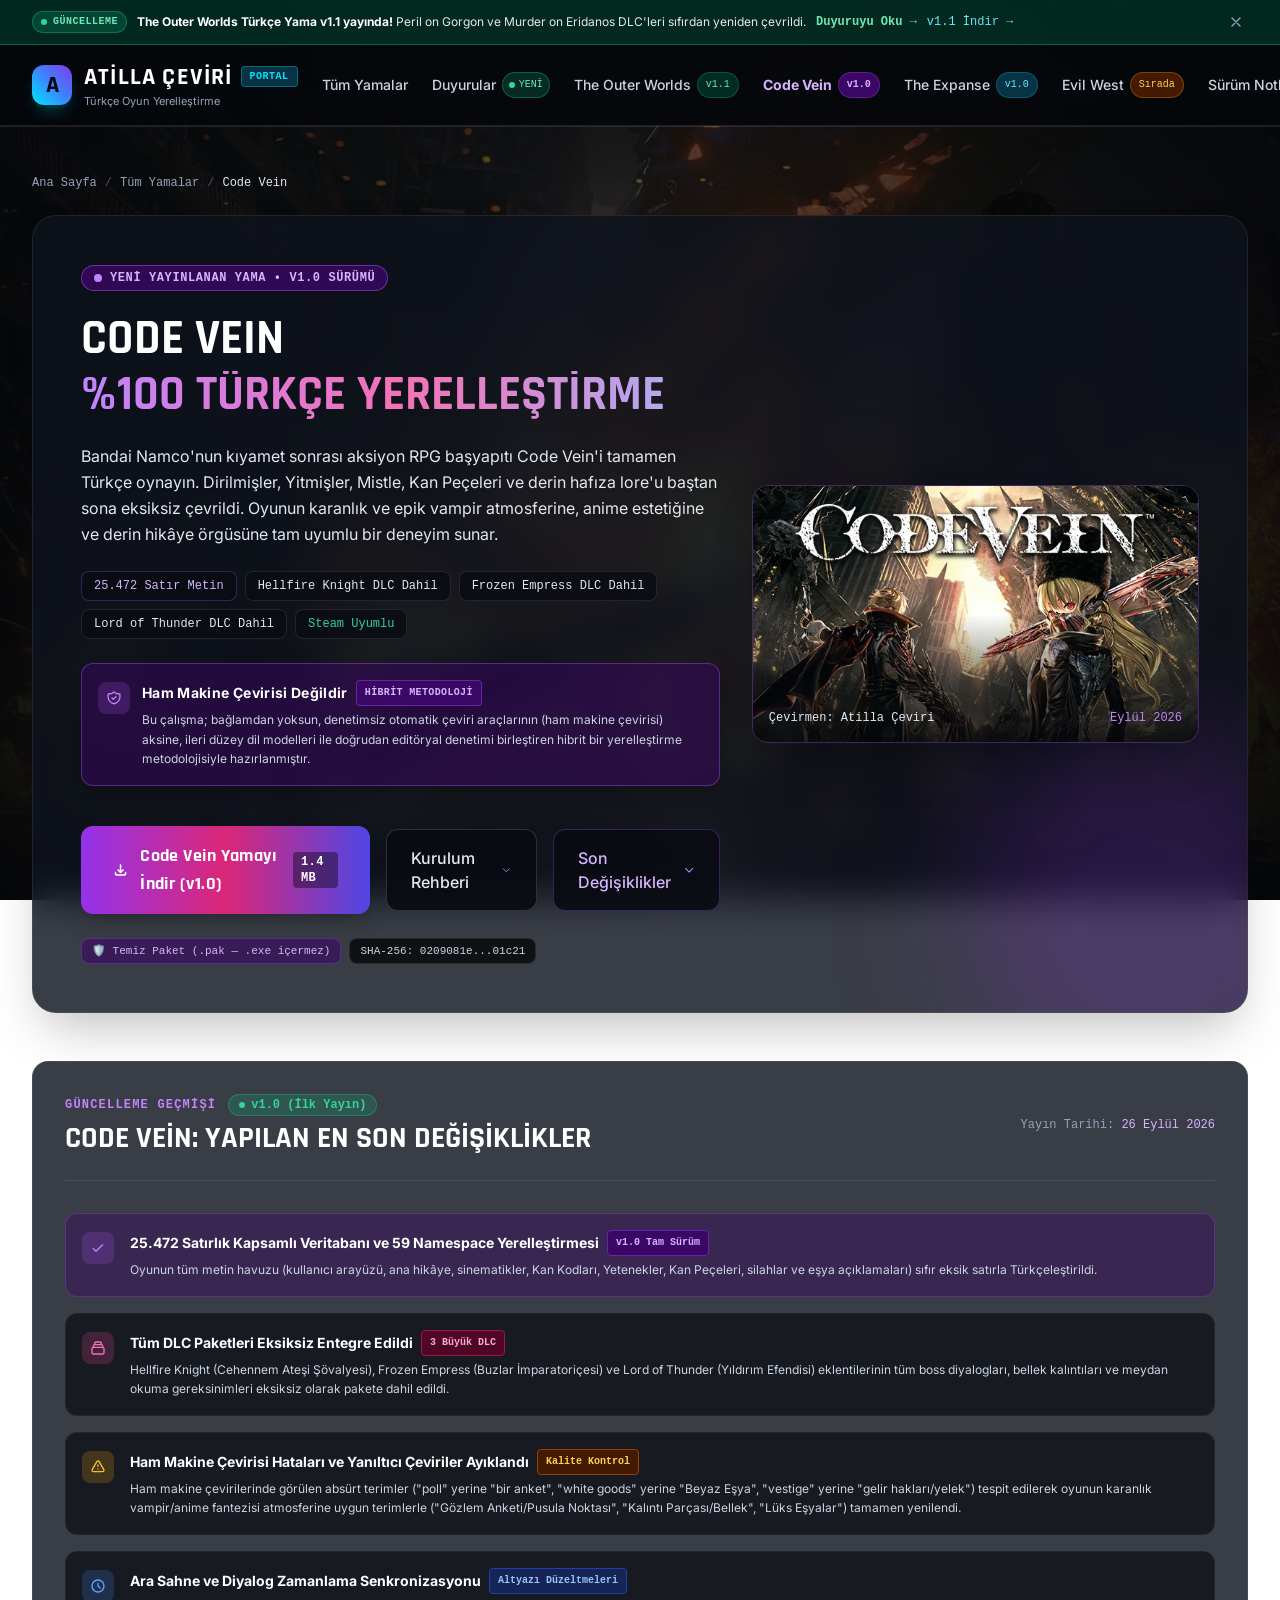
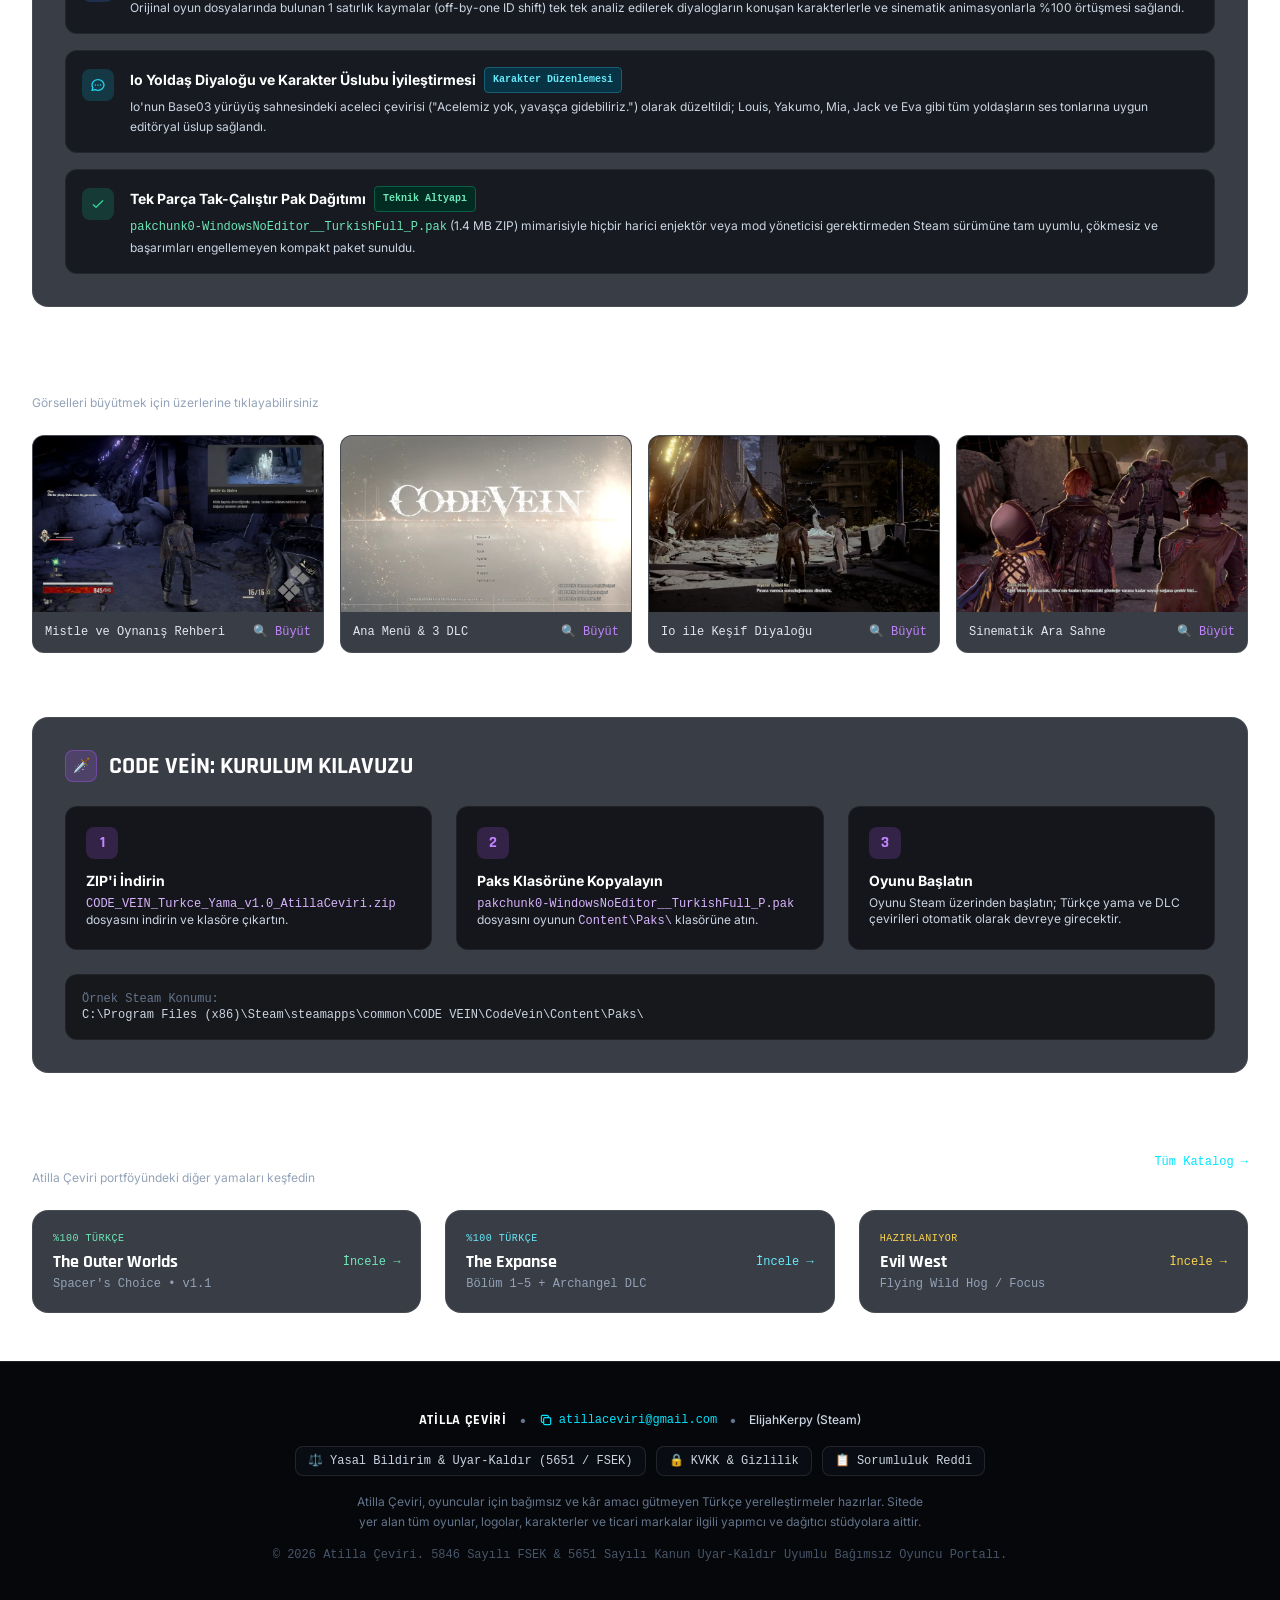
==== code-vein/index.html @ ba7fec6b "Migrate website to SEO-friendly multi-page architecture (6 pages + shared site.js)" ====
<!DOCTYPE html>
<html lang="tr" class="scroll-smooth" data-base="../" data-page="code-vein">
<head>
  <meta charset="UTF-8">
  <meta name="viewport" content="width=device-width, initial-scale=1.0">
  <title>Code Vein %100 Türkçe Yama (Ana Oyun + 3 DLC) — Atilla Çeviri</title>
  <meta name="description" content="Code Vein ve Hellfire Knight, Frozen Empress, Lord of Thunder DLC paketleri için %100 Türkçe yama. 25.472 satır eksiksiz yerelleştirme, tek parça .pak kurulumu.">
  <link rel="icon" type="image/svg+xml" href="../favicon.svg">
  <link rel="canonical" href="https://atillaceviri.github.io/code-vein/">
  <meta name="theme-color" content="#05070a">

  <!-- Open Graph / Social Media & Forum Link Previews -->
  <meta property="og:type" content="website">
  <meta property="og:locale" content="tr_TR">
  <meta property="og:site_name" content="Atilla Çeviri">
  <meta property="og:title" content="Code Vein %100 Türkçe Yama (Ana Oyun + 3 DLC)">
  <meta property="og:description" content="25.472 satır, tüm Kan Kodları, bellek kalıntıları ve 3 büyük DLC paketi dâhil ücretsiz Code Vein Türkçe yama.">
  <meta property="og:url" content="https://atillaceviri.github.io/code-vein/">
  <meta property="og:image" content="https://atillaceviri.github.io/images/codevein_cover.webp">
  <meta name="twitter:card" content="summary_large_image">
  <meta name="twitter:title" content="Code Vein %100 Türkçe Yama (Ana Oyun + 3 DLC)">
  <meta name="twitter:description" content="25.472 satır, tüm Kan Kodları, bellek kalıntıları ve 3 büyük DLC paketi dâhil ücretsiz Code Vein Türkçe yama.">
  <meta name="twitter:image" content="https://atillaceviri.github.io/images/codevein_cover.webp">

  <!-- Schema.org Structured Data -->
  <script type="application/ld+json">
{
  "@context": "https://schema.org",
  "@type": "SoftwareApplication",
  "name": "Code Vein %100 Türkçe Yama (Ana Oyun + 3 DLC)",
  "applicationCategory": "GameApplication",
  "operatingSystem": "Windows",
  "softwareVersion": "1.0",
  "inLanguage": "tr-TR",
  "url": "https://atillaceviri.github.io/code-vein/",
  "downloadUrl": "https://github.com/atillaceviri/atillaceviri.github.io/releases/download/codevein-v1.0/CODE_VEIN_Turkce_Yama_v1.0_AtillaCeviri.zip",
  "author": {
    "@type": "Organization",
    "name": "Atilla Çeviri",
    "url": "https://atillaceviri.github.io/"
  },
  "offers": {
    "@type": "Offer",
    "price": "0",
    "priceCurrency": "TRY"
  }
}
  </script>
  <meta http-equiv="Cache-Control" content="no-cache, no-store, must-revalidate">
  <meta http-equiv="Pragma" content="no-cache">
  <meta http-equiv="Expires" content="0">

  <!-- Google Fonts -->
  <link rel="preconnect" href="https://fonts.googleapis.com">
  <link rel="preconnect" href="https://fonts.gstatic.com" crossorigin>
  <link href="https://fonts.googleapis.com/css2?family=Inter:wght@300;400;500;600;700;800&family=Rajdhani:wght@500;600;700;800&family=Space+Grotesk:wght@500;700&display=swap" rel="stylesheet">

  <!-- Compiled Tailwind CSS -->
  <link rel="stylesheet" href="../styles.css">

  <style>
    /* Real Game Wallpaper Dynamic Engine */
    .bg-layer {
      position: fixed;
      inset: 0;
      width: 100%;
      height: 100%;
      background-size: cover;
      background-position: center center;
      background-repeat: no-repeat;
      pointer-events: none;
      z-index: -3;
      opacity: 0;
      transition: opacity 0.8s cubic-bezier(0.4, 0, 0.2, 1), transform 1.2s ease-out;
      transform: scale(1.02);
    }

    /* Cinematic Gamer Dark Vignette Overlay */
    .bg-overlay {
      position: fixed;
      inset: 0;
      background: radial-gradient(circle at center, rgba(5, 7, 10, 0.5) 0%, rgba(5, 7, 10, 0.88) 75%, #05070a 100%);
      pointer-events: none;
      z-index: -2;
    }

    /* Glassmorphism Cards */
    .glass-card {
      background: rgba(14, 19, 29, 0.82);
      backdrop-filter: blur(18px);
      -webkit-backdrop-filter: blur(18px);
      border: 1px solid rgba(255, 255, 255, 0.08);
      transition: all 0.3s cubic-bezier(0.4, 0, 0.2, 1);
    }
    .glass-card:hover {
      border-color: rgba(0, 229, 255, 0.45);
      box-shadow: 0 14px 40px -10px rgba(0, 229, 255, 0.25);
      transform: translateY(-3px);
    }

    .glass-card-dlc:hover {
      border-color: rgba(245, 158, 11, 0.55);
      box-shadow: 0 14px 40px -10px rgba(245, 158, 11, 0.25);
      transform: translateY(-3px);
    }

    .neon-cyan {
      box-shadow: 0 0 25px -3px rgba(0, 229, 255, 0.4);
    }

    /* Lightbox Modal */
    .lightbox-modal {
      display: none;
      position: fixed;
      inset: 0;
      z-index: 100;
      background: rgba(0, 0, 0, 0.94);
      backdrop-filter: blur(12px);
      align-items: center;
      justify-content: center;
    }
    .lightbox-modal.active {
      display: flex;
    }
  </style>
  <!-- Privacy-friendly Web Analytics (GoatCounter - 0 Cookies / KVKK & GDPR Compliant) -->
  <script data-goatcounter="https://elijahkerpy.goatcounter.com/count" async src="//gc.zgo.at/count.js"></script>
</head>
<body class="min-h-screen flex flex-col font-sans text-slate-100 selection:bg-brand-cyan selection:text-black">

  <div id="bg-codevein" class="bg-layer" style="background-image: url('../images/codevein_bg.webp'); opacity: 1; transform: scale(1.0);"></div>
  <div class="bg-overlay"></div>

  <!-- TOP ANNOUNCEMENT BAR (Dismissible per LATEST_ANNOUNCEMENT_ID) -->
  <div id="top-announcement-bar" data-ann-id="2026-11-22-tow-v11" class="relative z-50 bg-emerald-950/90 border-b border-emerald-500/40 backdrop-blur-md text-xs text-slate-200">
    <div class="max-w-7xl mx-auto px-4 sm:px-6 lg:px-8 py-2.5 flex items-center justify-between gap-3">
      <div class="flex items-center gap-2.5 flex-wrap">
        <span class="inline-flex items-center gap-1.5 px-2 py-0.5 rounded-full bg-emerald-500/20 border border-emerald-500/40 text-emerald-300 text-[10px] font-mono font-bold uppercase tracking-wider shrink-0">
          <span class="w-1.5 h-1.5 rounded-full bg-emerald-400 animate-pulse"></span>
          <span>GÜNCELLEME</span>
        </span>
        <span><strong class="text-white">The Outer Worlds Türkçe Yama v1.1 yayında!</strong> Peril on Gorgon ve Murder on Eridanos DLC'leri sıfırdan yeniden çevrildi.</span>
        <a href="../duyurular/" onclick="markAnnouncementsSeen()" class="text-emerald-300 hover:text-white font-mono font-bold transition">Duyuruyu Oku →</a>
        <a href="../outer-worlds/" class="hidden sm:inline text-cyan-300 hover:text-white font-mono transition">v1.1 İndir →</a>
      </div>
      <button type="button" onclick="dismissTopAnnouncement()" aria-label="Duyuruyu Kapat" title="Bu duyuruyu gizle" class="p-1 rounded-lg hover:bg-white/5 text-slate-400 hover:text-white transition shrink-0 cursor-pointer">
        <svg class="w-4 h-4" fill="none" stroke="currentColor" viewBox="0 0 24 24"><path stroke-linecap="round" stroke-linejoin="round" stroke-width="2" d="M6 18L18 6M6 6l12 12"/></svg>
      </button>
    </div>
  </div>

  <!-- NAVBAR -->
  <header class="sticky top-0 z-50 backdrop-blur-md bg-dark-950/90 border-b border-white/10 transition-colors">
    <div class="max-w-7xl mx-auto px-4 sm:px-6 lg:px-8 h-20 flex items-center justify-between gap-6">
      
      <!-- Brand Logo -->
      <a href="../" class="flex items-center gap-3 shrink-0 group">
        <div class="w-10 h-10 rounded-xl bg-gradient-to-tr from-brand-cyan via-brand-blue to-brand-violet flex items-center justify-center text-slate-950 font-bold font-display text-2xl shadow-lg shadow-cyan-500/25 group-hover:scale-105 transition shrink-0">
          A
        </div>
        <div class="whitespace-nowrap">
          <div class="flex items-center gap-2">
            <span class="font-display font-extrabold text-2xl tracking-wider text-white">ATİLLA ÇEVİRİ</span>
            <span class="text-[10px] uppercase tracking-wider px-2 py-0.5 rounded bg-cyan-950 border border-cyan-500/40 text-brand-cyan font-bold font-mono">PORTAL</span>
          </div>
          <p class="text-[11px] text-slate-400">Türkçe Oyun Yerelleştirme</p>
        </div>
      </a>
      
      <!-- Clean Single-Line Nav Links -->
      <nav class="hidden lg:flex items-center gap-4 xl:gap-6 text-sm font-medium text-slate-300 whitespace-nowrap">
        <a href="../#yamalar" class="hover:text-brand-cyan transition">Tüm Yamalar</a>
        <a href="../duyurular/" onclick="markAnnouncementsSeen()" class="hover:text-emerald-400 transition flex items-center gap-1.5">
          <span>Duyurular</span>
          <span id="nav-ann-badge" class="inline-flex items-center gap-1 text-[10px] font-mono px-1.5 py-0.5 rounded-full bg-emerald-500/20 text-emerald-300 border border-emerald-500/40">
            <span class="w-1.5 h-1.5 rounded-full bg-emerald-400 animate-pulse"></span>
            <span>YENİ</span>
          </span>
        </a>
        <a href="../outer-worlds/" class="hover:text-emerald-400 transition flex items-center gap-1.5">
          <span>The Outer Worlds</span>
          <span class="text-[10px] font-mono px-2 py-0.5 rounded-full bg-emerald-950 text-emerald-300 border border-emerald-500/30">v1.1</span>
        </a>
        <a href="../code-vein/" class="text-purple-300 font-bold transition flex items-center gap-1.5">
          <span>Code Vein</span>
          <span class="text-[10px] font-mono px-2 py-0.5 rounded-full bg-purple-950 text-purple-300 border border-purple-500/30">v1.0</span>
        </a>
        <a href="../the-expanse/" class="hover:text-brand-cyan transition flex items-center gap-1.5">
          <span>The Expanse</span>
          <span class="text-[10px] font-mono px-2 py-0.5 rounded-full bg-cyan-950 text-cyan-300 border border-cyan-500/30">v1.0</span>
        </a>
        <a href="../evil-west/" class="hover:text-amber-400 transition flex items-center gap-1.5">
          <span>Evil West</span>
          <span class="text-[10px] font-mono px-2 py-0.5 rounded-full bg-amber-950 text-amber-300 border border-amber-500/30">Sırada</span>
        </a>
        <div class="relative group">
          <button type="button" class="hover:text-brand-cyan transition flex items-center gap-1 py-1">
            <span>Sürüm Notları</span>
            <svg class="w-3.5 h-3.5 text-slate-400 group-hover:text-cyan-400 transition" fill="none" stroke="currentColor" viewBox="0 0 24 24"><path stroke-linecap="round" stroke-linejoin="round" stroke-width="2" d="M19 9l-7 7-7-7"/></svg>
          </button>
          <div class="absolute left-0 top-full pt-1 hidden group-hover:block z-50">
            <div class="glass-card rounded-xl p-2 min-w-[235px] shadow-2xl border border-white/10 space-y-1">
              <a href="../outer-worlds/#outerworlds-surum-notlari" class="flex items-center justify-between px-3 py-2 rounded-lg hover:bg-emerald-950/60 text-xs text-slate-200 hover:text-emerald-300 transition">
                <span>The Outer Worlds (v1.1)</span>
                <span class="text-[10px] font-mono text-emerald-400 bg-emerald-950 px-1.5 py-0.5 rounded border border-emerald-800">7 Not</span>
              </a>
              <a href="../code-vein/#codevein-surum-notlari" class="flex items-center justify-between px-3 py-2 rounded-lg hover:bg-purple-950/60 text-xs text-slate-200 hover:text-purple-300 transition">
                <span>Code Vein (v1.0)</span>
                <span class="text-[10px] font-mono text-purple-400 bg-purple-950 px-1.5 py-0.5 rounded border border-purple-800">6 Not</span>
              </a>
              <a href="../the-expanse/#expanse-surum-notlari" class="flex items-center justify-between px-3 py-2 rounded-lg hover:bg-cyan-950/60 text-xs text-slate-200 hover:text-cyan-300 transition">
                <span>The Expanse (v1.0)</span>
                <span class="text-[10px] font-mono text-cyan-400 bg-cyan-950 px-1.5 py-0.5 rounded border border-cyan-800">5 Not</span>
              </a>
            </div>
          </div>
        </div>
        <a href="../#sss" class="hover:text-brand-cyan transition">SSS</a>
        <a href="../#hakkinda" class="hover:text-brand-cyan transition">Hakkımızda</a>
      </nav>

      <!-- Contact CTA Group -->
      <div class="flex items-center gap-2.5 shrink-0">
        <button type="button" onclick="copyEmail(event, this)" title="E-Posta Adresini Kopyala (atillaceviri@gmail.com)" class="p-2 sm:px-3 sm:py-2 rounded-xl border border-slate-700 bg-dark-850 hover:bg-dark-800 text-slate-200 text-xs sm:text-sm font-medium transition hover:border-brand-cyan/60 hover:text-white shadow-sm flex items-center gap-1.5 cursor-pointer">
          <svg class="w-4 h-4 text-brand-cyan shrink-0" fill="none" stroke="currentColor" viewBox="0 0 24 24"><path stroke-linecap="round" stroke-linejoin="round" stroke-width="2" d="M8 16H6a2 2 0 01-2-2V6a2 2 0 012-2h8a2 2 0 012 2v2m-6 12h8a2 2 0 002-2v-8a2 2 0 00-2-2h-8a2 2 0 00-2 2v8a2 2 0 002 2z"/></svg>
          <span class="btn-label hidden sm:inline font-mono text-xs">E-Posta</span>
        </button>
        <a href="https://steamcommunity.com/profiles/76561198267659119/" target="_blank" rel="noopener" class="flex items-center gap-2 px-3 py-2 rounded-xl border border-slate-700 bg-dark-850 hover:bg-dark-800 text-slate-200 text-xs sm:text-sm font-medium transition hover:border-brand-cyan/60 hover:text-white shadow-sm whitespace-nowrap">
          <svg class="w-4 h-4 fill-current text-brand-cyan shrink-0" viewBox="0 0 24 24">
            <path d="M12 0C5.373 0 0 5.373 0 12c0 5.084 3.163 9.426 7.627 11.174l3.197-4.662a4.47 4.47 0 01-.824-2.512c0-2.485 2.015-4.5 4.5-4.5.347 0 .684.04 1.008.115l3.208-4.678A11.942 11.942 0 0012 0zm4.5 9c-1.381 0-2.5 1.119-2.5 2.5 0 .385.089.749.246 1.074l-2.029 2.959a4.49 4.49 0 01-1.217-.133l-3.327 4.852C3.125 18.73 1.5 15.565 1.5 12c0-5.799 4.701-10.5 10.5-10.5S22.5 6.201 22.5 12c0 4.095-2.348 7.641-5.753 9.387l-2.457-3.585A4.478 4.478 0 0116.5 16.5c2.485 0 4.5-2.015 4.5-4.5S18.985 9 16.5 9zm0 1.5c1.657 0 3 1.343 3 3s-1.343 3-3 3-3-1.343-3-3 1.343-3 3-3z"/>
          </svg>
          <span class="font-mono text-xs hidden sm:inline">ElijahKerpy</span>
        </a>
        <!-- Mobile Hamburger Menu Toggle -->
        <button type="button" id="mobile-menu-btn" onclick="toggleMobileMenu()" aria-label="Menüyü Aç/Kapat" aria-expanded="false" class="lg:hidden p-2 rounded-xl border border-slate-700 bg-dark-850 hover:bg-dark-800 hover:border-brand-cyan/60 text-slate-200 hover:text-white transition cursor-pointer">
          <svg id="icon-menu-open" class="w-5 h-5" fill="none" stroke="currentColor" viewBox="0 0 24 24"><path stroke-linecap="round" stroke-linejoin="round" stroke-width="2" d="M4 6h16M4 12h16M4 18h16"/></svg>
          <svg id="icon-menu-close" class="w-5 h-5 hidden" fill="none" stroke="currentColor" viewBox="0 0 24 24"><path stroke-linecap="round" stroke-linejoin="round" stroke-width="2" d="M6 18L18 6M6 6l12 12"/></svg>
        </button>
      </div>
    </div>

    <!-- Mobile Navigation Drawer -->
    <div id="mobile-menu" class="hidden lg:hidden border-t border-white/10 bg-dark-950/95 backdrop-blur-xl">
      <div class="max-w-7xl mx-auto px-4 py-4 space-y-2 text-sm font-medium">
        <a href="../duyurular/" onclick="closeMobileMenu(); markAnnouncementsSeen()" class="flex items-center justify-between px-3.5 py-2.5 rounded-xl bg-emerald-950/40 border border-emerald-500/30 text-emerald-300 transition">
          <span>Duyurular & Güncellemeler</span>
          <span id="mobile-ann-badge" class="text-[10px] font-mono px-2 py-0.5 rounded-full bg-emerald-500/20 border border-emerald-500/40 text-emerald-300">YENİ • 22 Kas</span>
        </a>
        <a href="../#yamalar" onclick="closeMobileMenu()" class="block px-3.5 py-2.5 rounded-xl hover:bg-white/5 text-slate-200 transition">Tüm Yamalar (Katalog)</a>
        <a href="../outer-worlds/" onclick="closeMobileMenu()" class="flex items-center justify-between px-3.5 py-2.5 rounded-xl hover:bg-emerald-950/60 text-emerald-300 transition">
          <span>The Outer Worlds: Spacer's Choice</span>
          <span class="text-[10px] font-mono px-2 py-0.5 rounded-full bg-emerald-500/20 border border-emerald-500/40">YENİ • v1.1</span>
        </a>
        <a href="../code-vein/" onclick="closeMobileMenu()" class="flex items-center justify-between px-3.5 py-2.5 rounded-xl hover:bg-purple-950/40 text-purple-300 transition">
          <span>Code Vein</span>
          <span class="text-[10px] font-mono px-2 py-0.5 rounded-full bg-purple-950 border border-purple-500/30">v1.0</span>
        </a>
        <a href="../the-expanse/" onclick="closeMobileMenu()" class="flex items-center justify-between px-3.5 py-2.5 rounded-xl hover:bg-cyan-950/40 text-cyan-300 transition">
          <span>The Expanse: A Telltale Series</span>
          <span class="text-[10px] font-mono px-2 py-0.5 rounded-full bg-cyan-950 border border-cyan-500/30">v1.0</span>
        </a>
        <a href="../evil-west/" onclick="closeMobileMenu()" class="flex items-center justify-between px-3.5 py-2.5 rounded-xl hover:bg-amber-950/40 text-amber-300 transition">
          <span>Evil West</span>
          <span class="text-[10px] font-mono px-2 py-0.5 rounded-full bg-amber-950 border border-amber-500/30">Sırada</span>
        </a>
        <div class="pt-2 mt-2 border-t border-white/10 grid grid-cols-3 gap-2 text-xs font-mono">
          <a href="../outer-worlds/#outerworlds-surum-notlari" onclick="closeMobileMenu()" class="px-2 py-2 rounded-lg bg-dark-900 border border-white/10 text-slate-300 text-center">Sürüm Notları</a>
          <a href="../#sss" onclick="closeMobileMenu()" class="px-2 py-2 rounded-lg bg-dark-900 border border-white/10 text-slate-300 text-center">SSS</a>
          <a href="../#hakkinda" onclick="closeMobileMenu()" class="px-2 py-2 rounded-lg bg-dark-900 border border-white/10 text-slate-300 text-center">Hakkımızda</a>
        </div>
      </div>
    </div>
  </header>

  <main class="flex-1">
    <!-- SECTION 2.5: SPOTLIGHT CODE VEIN -->
    <section id="codevein"  class="py-12 border-t border-white/10 relative transition-all duration-700">
      <div class="max-w-7xl mx-auto px-4 sm:px-6 lg:px-8">
      <nav aria-label="Sayfa Yolu" class="mb-6 flex flex-wrap items-center gap-2 text-xs font-mono text-slate-400">
        <a href="../" class="hover:text-brand-cyan transition">Ana Sayfa</a>
        <span class="text-slate-600">/</span>
        <a href="../#yamalar" class="hover:text-brand-cyan transition">Tüm Yamalar</a>
        <span class="text-slate-600">/</span>
        <span class="text-slate-200">Code Vein</span>
      </nav>
        
        <!-- Spotlight Banner Card -->
        <div class="glass-card rounded-3xl p-8 sm:p-12 mb-12 border-purple-500/50 relative overflow-hidden shadow-2xl">
          <div class="absolute -right-24 -bottom-24 w-96 h-96 bg-purple-600/20 rounded-full blur-3xl pointer-events-none"></div>
          
          <div class="relative z-10 grid grid-cols-1 lg:grid-cols-12 gap-8 items-center">
            
            <!-- Left Info -->
            <div class="lg:col-span-7 space-y-6">
              <div class="inline-flex items-center gap-2 px-3 py-1 rounded-full border border-purple-500/50 bg-purple-950/80 text-purple-300 text-xs font-semibold tracking-wider uppercase font-mono shadow">
                <span class="w-2 h-2 rounded-full bg-purple-400"></span>
                YENİ YAYINLANAN YAMA • v1.0 SÜRÜMÜ
              </div>

              <h1 class="text-3xl sm:text-5xl font-display font-extrabold text-white uppercase leading-none">
                CODE VEIN
                <span class="block text-transparent bg-clip-text bg-gradient-to-r from-purple-400 via-pink-400 to-indigo-300 mt-2">
                  %100 Türkçe Yerelleştirme
                </span>
              </h1>

              <p class="text-base text-slate-200 leading-relaxed drop-shadow">
                Bandai Namco'nun kıyamet sonrası aksiyon RPG başyapıtı Code Vein'i tamamen Türkçe oynayın.
                Dirilmişler, Yitmişler, Mistle, Kan Peçeleri ve derin hafıza lore'u baştan sona eksiksiz çevrildi.
                Oyunun karanlık ve epik vampir atmosferine, anime estetiğine ve derin hikâye örgüsüne tam uyumlu bir deneyim sunar.
              </p>

              <!-- Tags -->
              <div class="flex flex-wrap gap-2 text-xs font-mono">
                <span class="px-3 py-1.5 rounded-lg bg-dark-900/80 border border-purple-500/30 text-purple-300">25.472 Satır Metin</span>
                <span class="px-3 py-1.5 rounded-lg bg-dark-900/80 border border-white/10 text-slate-200">Hellfire Knight DLC Dahil</span>
                <span class="px-3 py-1.5 rounded-lg bg-dark-900/80 border border-white/10 text-slate-200">Frozen Empress DLC Dahil</span>
                <span class="px-3 py-1.5 rounded-lg bg-dark-900/80 border border-white/10 text-slate-200">Lord of Thunder DLC Dahil</span>
                <span class="px-3 py-1.5 rounded-lg bg-dark-900/80 border border-white/10 text-emerald-400">Steam Uyumlu</span>
              </div>

              <!-- Metodoloji & Kalite Beyanı -->
              <div class="p-4 rounded-xl bg-purple-950/50 border border-purple-500/40 text-xs text-slate-300 flex items-start gap-3 shadow-lg">
                <div class="w-8 h-8 rounded-lg bg-purple-500/20 text-purple-300 flex items-center justify-center shrink-0 font-mono text-sm mt-0.5">
                  <svg class="w-4 h-4 text-purple-400" fill="none" stroke="currentColor" viewBox="0 0 24 24"><path stroke-linecap="round" stroke-linejoin="round" stroke-width="2" d="M9 12l2 2 4-4m5.618-4.016A11.955 11.955 0 0112 2.944a11.955 11.955 0 01-8.618 3.04A12.02 12.02 0 003 9c0 5.591 3.824 10.29 9 11.622 5.176-1.332 9-6.03 9-11.622 0-1.042-.133-2.052-.382-3.016z"/></svg>
                </div>
                <div class="space-y-1">
                  <div class="text-white font-bold text-sm tracking-wide flex items-center gap-2">
                    <span>Ham Makine Çevirisi Değildir</span>
                    <span class="text-[10px] font-mono px-2 py-0.5 rounded bg-purple-950 text-purple-300 border border-purple-500/40 uppercase">Hibrit Metodoloji</span>
                  </div>
                  <p class="text-slate-300 leading-relaxed text-xs">
                    Bu çalışma; bağlamdan yoksun, denetimsiz otomatik çeviri araçlarının (ham makine çevirisi) aksine, ileri düzey dil modelleri ile doğrudan editöryal denetimi birleştiren hibrit bir yerelleştirme metodolojisiyle hazırlanmıştır.
                  </p>
                </div>
              </div>

              <!-- Action Buttons -->
              <div class="pt-4 flex flex-col sm:flex-row items-center gap-4">
                <a href="https://github.com/atillaceviri/atillaceviri.github.io/releases/download/codevein-v1.0/CODE_VEIN_Turkce_Yama_v1.0_AtillaCeviri.zip" download class="w-full sm:w-auto inline-flex items-center justify-center gap-3 px-8 py-4 rounded-xl bg-gradient-to-r from-purple-600 via-pink-600 to-indigo-600 text-white font-bold font-display text-lg tracking-wide hover:brightness-110 transition shadow-xl">
                  <svg class="w-6 h-6" fill="none" stroke="currentColor" viewBox="0 0 24 24"><path stroke-linecap="round" stroke-linejoin="round" stroke-width="2.5" d="M4 16v1a3 3 0 003 3h10a3 3 0 003-3v-1m-4-4l-4 4m0 0l-4-4m4 4V4"/></svg>
                  <span>Code Vein Yamayı İndir (v1.0)</span>
                  <span class="text-xs px-2 py-0.5 rounded bg-black/40 font-mono">1.4 MB</span>
                </a>

                <a href="#codevein-kurulum" onclick="goToSection('codevein-kurulum', 'codevein', event)" class="w-full sm:w-auto inline-flex items-center justify-center gap-2 px-6 py-4 rounded-xl bg-dark-900/90 border border-white/15 text-slate-200 font-medium hover:text-white hover:border-purple-400 transition">
                  <span>Kurulum Rehberi</span>
                  <svg class="w-4 h-4 text-purple-400" fill="none" stroke="currentColor" viewBox="0 0 24 24"><path stroke-linecap="round" stroke-linejoin="round" stroke-width="2" d="M19 9l-7 7-7-7"/></svg>
                </a>

                <a href="#codevein-surum-notlari" onclick="goToSection('codevein-surum-notlari', 'codevein', event)" class="w-full sm:w-auto inline-flex items-center justify-center gap-2 px-6 py-4 rounded-xl bg-dark-900/90 border border-purple-500/30 text-purple-300 font-medium hover:text-white hover:border-purple-400 transition">
                  <span>Son Değişiklikler</span>
                  <svg class="w-4 h-4 text-purple-400" fill="none" stroke="currentColor" viewBox="0 0 24 24"><path stroke-linecap="round" stroke-linejoin="round" stroke-width="2" d="M19 9l-7 7-7-7"/></svg>
                </a>
              </div>

              <!-- Security & Live Download Verification Bar -->
              <div class="flex flex-wrap items-center gap-2 text-[11px] font-mono text-slate-400">
                <span class="inline-flex items-center gap-1.5 px-2.5 py-1 rounded-lg bg-purple-950/60 border border-purple-500/30 text-purple-300">
                  <span>🛡️ Temiz Paket (.pak — .exe içermez)</span>
                </span>
                <button type="button" onclick="copyHash('0209081e8c2ac0606aba0a5d8ae57224ba40b4d7bc1cca6daf3f061ebab01c21', this)" title="Tam SHA-256: 0209081e8c2ac0606aba0a5d8ae57224ba40b4d7bc1cca6daf3f061ebab01c21" class="inline-flex items-center gap-1.5 px-2.5 py-1 rounded-lg bg-dark-950/80 border border-white/10 hover:border-purple-400/50 text-slate-300 hover:text-white transition cursor-pointer">
                  <span class="hash-label">SHA-256: 0209081e...01c21</span>
                </button>
                <span id="dl-count-codevein" class="hidden inline-flex items-center gap-1.5 px-2.5 py-1 rounded-lg bg-dark-950/80 border border-purple-500/30 text-purple-300"></span>
              </div>
            </div>

            <!-- Right Visual Banner -->
            <div class="lg:col-span-5">
              <div class="relative rounded-2xl overflow-hidden shadow-2xl border border-purple-500/30 group">
                <img loading="lazy" decoding="async" src="../images/codevein_cover.webp" alt="Code Vein Banner" class="w-full h-auto object-cover group-hover:scale-105 transition duration-500">
                <div class="absolute inset-0 bg-gradient-to-t from-dark-950/90 via-transparent to-transparent"></div>
                <div class="absolute bottom-4 left-4 right-4 text-xs text-slate-200 font-mono flex items-center justify-between">
                  <span>Çevirmen: Atilla Çeviri</span>
                  <span class="text-purple-400">Eylül 2026</span>
                </div>
              </div>
            </div>

          </div>
        </div>

        <!-- SÜRÜM NOTLARI & DEĞİŞİKLİK GÜNLÜĞÜ (CODE VEIN CHANGELOG) -->
        <div id="codevein-surum-notlari" class="glass-card rounded-2xl p-8 mb-14 border-purple-500/40">
          <div class="flex flex-col sm:flex-row sm:items-center justify-between mb-8 gap-4 border-b border-white/10 pb-6">
            <div>
              <div class="flex items-center gap-3">
                <span class="text-xs font-mono text-purple-400 uppercase tracking-widest font-bold">GÜNCELLEME GEÇMİŞİ</span>
                <span class="inline-flex items-center gap-1.5 px-2.5 py-0.5 rounded-full bg-emerald-500/20 border border-emerald-500/40 text-emerald-400 text-xs font-mono font-bold">
                  <span class="w-1.5 h-1.5 rounded-full bg-emerald-400 animate-pulse"></span>
                  v1.0 (İlk Yayın)
                </span>
              </div>
              <h3 class="text-2xl sm:text-3xl font-display font-bold text-white uppercase mt-1">Code Vein: Yapılan En Son Değişiklikler</h3>
            </div>
            <div class="text-xs font-mono text-slate-400">
              Yayın Tarihi: <span class="text-purple-300">26 Eylül 2026</span>
            </div>
          </div>

          <!-- Changelog Items List -->
          <div class="space-y-4">
            
            <div class="p-4 rounded-xl bg-purple-950/40 border border-purple-500/30 flex items-start gap-4">
              <div class="w-8 h-8 rounded-lg bg-purple-500/20 text-purple-400 flex items-center justify-center shrink-0 mt-0.5">
                <svg class="w-4 h-4" fill="none" stroke="currentColor" viewBox="0 0 24 24"><path stroke-linecap="round" stroke-linejoin="round" stroke-width="2" d="M5 13l4 4L19 7"/></svg>
              </div>
              <div>
                <h4 class="text-sm font-bold text-white flex items-center gap-2">
                  <span>25.472 Satırlık Kapsamlı Veritabanı ve 59 Namespace Yerelleştirmesi</span>
                  <span class="text-[10px] font-mono px-2 py-0.5 rounded bg-purple-950 text-purple-300 border border-purple-800">v1.0 Tam Sürüm</span>
                </h4>
                <p class="text-xs text-slate-300 mt-1 leading-relaxed">
                  Oyunun tüm metin havuzu (kullanıcı arayüzü, ana hikâye, sinematikler, Kan Kodları, Yetenekler, Kan Peçeleri, silahlar ve eşya açıklamaları) sıfır eksik satırla Türkçeleştirildi.
                </p>
              </div>
            </div>

            <div class="p-4 rounded-xl bg-dark-900/70 border border-white/5 flex items-start gap-4">
              <div class="w-8 h-8 rounded-lg bg-pink-500/20 text-pink-400 flex items-center justify-center shrink-0 mt-0.5">
                <svg class="w-4 h-4" fill="none" stroke="currentColor" viewBox="0 0 24 24"><path stroke-linecap="round" stroke-linejoin="round" stroke-width="2" d="M19 11H5m14 0a2 2 0 012 2v6a2 2 0 01-2 2H5a2 2 0 01-2-2v-6a2 2 0 012-2m14 0V9a2 2 0 00-2-2M5 11V9a2 2 0 012-2m0 0V5a2 2 0 012-2h6a2 2 0 012 2v2M7 7h10"/></svg>
              </div>
              <div>
                <h4 class="text-sm font-bold text-white flex items-center gap-2">
                  <span>Tüm DLC Paketleri Eksiksiz Entegre Edildi</span>
                  <span class="text-[10px] font-mono px-2 py-0.5 rounded bg-pink-950 text-pink-300 border border-pink-800">3 Büyük DLC</span>
                </h4>
                <p class="text-xs text-slate-300 mt-1 leading-relaxed">
                  Hellfire Knight (Cehennem Ateşi Şövalyesi), Frozen Empress (Buzlar İmparatoriçesi) ve Lord of Thunder (Yıldırım Efendisi) eklentilerinin tüm boss diyalogları, bellek kalıntıları ve meydan okuma gereksinimleri eksiksiz olarak pakete dahil edildi.
                </p>
              </div>
            </div>

            <div class="p-4 rounded-xl bg-dark-900/70 border border-white/5 flex items-start gap-4">
              <div class="w-8 h-8 rounded-lg bg-amber-500/20 text-amber-400 flex items-center justify-center shrink-0 mt-0.5">
                <svg class="w-4 h-4" fill="none" stroke="currentColor" viewBox="0 0 24 24"><path stroke-linecap="round" stroke-linejoin="round" stroke-width="2" d="M12 9v2m0 4h.01m-6.938 4h13.856c1.54 0 2.502-1.667 1.732-3L13.732 4c-.77-1.333-2.694-1.333-3.464 0L3.34 16c-.77 1.333.192 3 1.732 3z"/></svg>
              </div>
              <div>
                <h4 class="text-sm font-bold text-white flex items-center gap-2">
                  <span>Ham Makine Çevirisi Hataları ve Yanıltıcı Çeviriler Ayıklandı</span>
                  <span class="text-[10px] font-mono px-2 py-0.5 rounded bg-amber-950 text-amber-300 border border-amber-800">Kalite Kontrol</span>
                </h4>
                <p class="text-xs text-slate-300 mt-1 leading-relaxed">
                  Ham makine çevirilerinde görülen absürt terimler ("poll" yerine "bir anket", "white goods" yerine "Beyaz Eşya", "vestige" yerine "gelir hakları/yelek") tespit edilerek oyunun karanlık vampir/anime fantezisi atmosferine uygun terimlerle ("Gözlem Anketi/Pusula Noktası", "Kalıntı Parçası/Bellek", "Lüks Eşyalar") tamamen yenilendi.
                </p>
              </div>
            </div>

            <div class="p-4 rounded-xl bg-dark-900/70 border border-white/5 flex items-start gap-4">
              <div class="w-8 h-8 rounded-lg bg-blue-500/20 text-blue-400 flex items-center justify-center shrink-0 mt-0.5">
                <svg class="w-4 h-4" fill="none" stroke="currentColor" viewBox="0 0 24 24"><path stroke-linecap="round" stroke-linejoin="round" stroke-width="2" d="M12 8v4l3 3m6-3a9 9 0 11-18 0 9 9 0 0118 0z"/></svg>
              </div>
              <div>
                <h4 class="text-sm font-bold text-white flex items-center gap-2">
                  <span>Ara Sahne ve Diyalog Zamanlama Senkronizasyonu</span>
                  <span class="text-[10px] font-mono px-2 py-0.5 rounded bg-blue-950 text-blue-300 border border-blue-800">Altyazı Düzeltmeleri</span>
                </h4>
                <p class="text-xs text-slate-300 mt-1 leading-relaxed">
                  Orijinal oyun dosyalarında bulunan 1 satırlık kaymalar (off-by-one ID shift) tek tek analiz edilerek diyalogların konuşan karakterlerle ve sinematik animasyonlarla %100 örtüşmesi sağlandı.
                </p>
              </div>
            </div>

            <div class="p-4 rounded-xl bg-dark-900/70 border border-white/5 flex items-start gap-4">
              <div class="w-8 h-8 rounded-lg bg-cyan-500/20 text-cyan-400 flex items-center justify-center shrink-0 mt-0.5">
                <svg class="w-4 h-4" fill="none" stroke="currentColor" viewBox="0 0 24 24"><path stroke-linecap="round" stroke-linejoin="round" stroke-width="2" d="M8 12h.01M12 12h.01M16 12h.01M21 12c0 4.418-4.03 8-9 8a9.863 9.863 0 01-4.255-.949L3 20l1.395-3.72C3.512 15.042 3 13.574 3 12c0-4.418 4.03-8 9-8s9 3.582 9 8z"/></svg>
              </div>
              <div>
                <h4 class="text-sm font-bold text-white flex items-center gap-2">
                  <span>Io Yoldaş Diyaloğu ve Karakter Üslubu İyileştirmesi</span>
                  <span class="text-[10px] font-mono px-2 py-0.5 rounded bg-cyan-950 text-cyan-300 border border-cyan-800">Karakter Düzenlemesi</span>
                </h4>
                <p class="text-xs text-slate-300 mt-1 leading-relaxed">
                  Io'nun Base03 yürüyüş sahnesindeki aceleci çevirisi ("Acelemiz yok, yavaşça gidebiliriz.") olarak düzeltildi; Louis, Yakumo, Mia, Jack ve Eva gibi tüm yoldaşların ses tonlarına uygun editöryal üslup sağlandı.
                </p>
              </div>
            </div>

            <div class="p-4 rounded-xl bg-dark-900/70 border border-white/5 flex items-start gap-4">
              <div class="w-8 h-8 rounded-lg bg-emerald-500/20 text-emerald-400 flex items-center justify-center shrink-0 mt-0.5">
                <svg class="w-4 h-4" fill="none" stroke="currentColor" viewBox="0 0 24 24"><path stroke-linecap="round" stroke-linejoin="round" stroke-width="2" d="M5 13l4 4L19 7"/></svg>
              </div>
              <div>
                <h4 class="text-sm font-bold text-white flex items-center gap-2">
                  <span>Tek Parça Tak-Çalıştır Pak Dağıtımı</span>
                  <span class="text-[10px] font-mono px-2 py-0.5 rounded bg-emerald-950 text-emerald-300 border border-emerald-800">Teknik Altyapı</span>
                </h4>
                <p class="text-xs text-slate-300 mt-1 leading-relaxed">
                  <code class="text-emerald-300 font-mono">pakchunk0-WindowsNoEditor__TurkishFull_P.pak</code> (1.4 MB ZIP) mimarisiyle hiçbir harici enjektör veya mod yöneticisi gerektirmeden Steam sürümüne tam uyumlu, çökmesiz ve başarımları engellemeyen kompakt paket sunuldu.
                </p>
              </div>
            </div>

          </div>
        </div>

        <!-- SCREENSHOTS GALLERY (INTERACTIVE LIGHTBOX) -->
        <div class="mb-16">
          <div class="flex items-center justify-between mb-6">
            <div>
              <h3 class="text-2xl font-display font-bold text-white uppercase">Code Vein — Türkçe Ekran Görüntüleri</h3>
              <p class="text-xs text-slate-400">Görselleri büyütmek için üzerlerine tıklayabilirsiniz</p>
            </div>
          </div>

          <div class="grid grid-cols-1 sm:grid-cols-2 lg:grid-cols-4 gap-4">
            <div class="glass-card rounded-xl overflow-hidden group cursor-pointer border-purple-500/30" onclick="openLightbox('../images/codevein_showcase_01_mistle.webp', 'Mistle ve Oynanış Rehberi — Türkçe')">
              <img loading="lazy" decoding="async" src="../images/codevein_showcase_01_mistle.webp" alt="Mistle ve Oynanış Rehberi" class="w-full h-44 object-cover group-hover:scale-105 transition duration-300">
              <div class="p-3 text-xs text-slate-200 font-mono flex items-center justify-between">
                <span>Mistle ve Oynanış Rehberi</span>
                <span class="text-purple-400">🔍 Büyüt</span>
              </div>
            </div>
            <div class="glass-card rounded-xl overflow-hidden group cursor-pointer border-purple-500/30" onclick="openLightbox('../images/codevein_showcase_02_anamenu.webp', 'Ana Menü ve DLC Başlıkları — Türkçe')">
              <img loading="lazy" decoding="async" src="../images/codevein_showcase_02_anamenu.webp" alt="Ana Menü ve DLC Başlıkları" class="w-full h-44 object-cover group-hover:scale-105 transition duration-300">
              <div class="p-3 text-xs text-slate-200 font-mono flex items-center justify-between">
                <span>Ana Menü & 3 DLC</span>
                <span class="text-purple-400">🔍 Büyüt</span>
              </div>
            </div>
            <div class="glass-card rounded-xl overflow-hidden group cursor-pointer border-purple-500/30" onclick="openLightbox('../images/codevein_showcase_03_io_diyalog.webp', 'Io ile Keşif Diyaloğu — Türkçe')">
              <img loading="lazy" decoding="async" src="../images/codevein_showcase_03_io_diyalog.webp" alt="Io ile Keşif Diyaloğu" class="w-full h-44 object-cover group-hover:scale-105 transition duration-300">
              <div class="p-3 text-xs text-slate-200 font-mono flex items-center justify-between">
                <span>Io ile Keşif Diyaloğu</span>
                <span class="text-purple-400">🔍 Büyüt</span>
              </div>
            </div>
            <div class="glass-card rounded-xl overflow-hidden group cursor-pointer border-purple-500/30" onclick="openLightbox('../images/codevein_showcase_04_arasahne.webp', 'Sinematik Ara Sahne — Türkçe')">
              <img loading="lazy" decoding="async" src="../images/codevein_showcase_04_arasahne.webp" alt="Sinematik Ara Sahne" class="w-full h-44 object-cover group-hover:scale-105 transition duration-300">
              <div class="p-3 text-xs text-slate-200 font-mono flex items-center justify-between">
                <span>Sinematik Ara Sahne</span>
                <span class="text-purple-400">🔍 Büyüt</span>
              </div>
            </div>
          </div>
        </div>

        <!-- CODE VEIN INSTALLATION GUIDE -->
        <div id="codevein-kurulum" class="glass-card rounded-2xl p-8 mb-12 border-purple-500/40">
          <h3 class="text-2xl font-display font-bold text-white uppercase mb-6 flex items-center gap-3">
            <span class="w-8 h-8 rounded-lg bg-purple-500/20 border border-purple-500/40 text-purple-300 text-sm flex items-center justify-center font-mono">🗡️</span>
            <span>Code Vein: Kurulum Kılavuzu</span>
          </h3>

          <div class="grid grid-cols-1 md:grid-cols-3 gap-6">
            <div class="bg-dark-950/70 rounded-xl p-5 border border-white/5">
              <div class="w-8 h-8 rounded-lg bg-purple-500/20 text-purple-400 font-bold font-display text-base flex items-center justify-center mb-3">1</div>
              <h4 class="font-bold text-white text-sm mb-1">ZIP'i İndirin</h4>
              <p class="text-xs text-slate-300">
                <code class="text-purple-300">CODE_VEIN_Turkce_Yama_v1.0_AtillaCeviri.zip</code> dosyasını indirin ve klasöre çıkartın.
              </p>
            </div>

            <div class="bg-dark-950/70 rounded-xl p-5 border border-white/5">
              <div class="w-8 h-8 rounded-lg bg-purple-500/20 text-purple-400 font-bold font-display text-base flex items-center justify-center mb-3">2</div>
              <h4 class="font-bold text-white text-sm mb-1">Paks Klasörüne Kopyalayın</h4>
              <p class="text-xs text-slate-300">
                <code class="text-purple-300 font-mono">pakchunk0-WindowsNoEditor__TurkishFull_P.pak</code> dosyasını oyunun <code class="text-purple-300">Content\Paks\</code> klasörüne atın.
              </p>
            </div>

            <div class="bg-dark-950/70 rounded-xl p-5 border border-white/5">
              <div class="w-8 h-8 rounded-lg bg-purple-500/20 text-purple-400 font-bold font-display text-base flex items-center justify-center mb-3">3</div>
              <h4 class="font-bold text-white text-sm mb-1">Oyunu Başlatın</h4>
              <p class="text-xs text-slate-300">
                Oyunu Steam üzerinden başlatın; Türkçe yama ve DLC çevirileri otomatik olarak devreye girecektir.
              </p>
            </div>
          </div>

          <div class="mt-6 p-4 rounded-xl bg-black/60 border border-white/5 font-mono text-xs text-slate-300">
            <span class="text-slate-500">Örnek Steam Konumu:</span><br>
            C:\Program Files (x86)\Steam\steamapps\common\CODE VEIN\CodeVein\Content\Paks\
          </div>
        </div>


        <!-- OTHER PROJECTS NAVIGATION STRIP -->
        <div class="border-t border-white/10 pt-4 mt-8">
          <div class="flex items-center justify-between mb-6 gap-3">
            <div>
              <h3 class="text-xl sm:text-2xl font-display font-bold text-white uppercase">Diğer Çeviri Projelerimiz</h3>
              <p class="text-xs text-slate-400">Atilla Çeviri portföyündeki diğer yamaları keşfedin</p>
            </div>
            <a href="../#yamalar" class="text-xs font-mono text-brand-cyan hover:text-white transition shrink-0">Tüm Katalog →</a>
          </div>
          <div class="grid grid-cols-1 md:grid-cols-3 gap-6">
          <a href="../outer-worlds/" class="glass-card rounded-2xl p-5 flex items-center justify-between gap-4 border-emerald-500/40">
            <div>
              <div class="text-[10px] font-mono uppercase tracking-wider text-emerald-300">%100 Türkçe</div>
              <div class="text-lg font-display font-bold text-white mt-0.5">The Outer Worlds</div>
              <div class="text-xs text-slate-400 font-mono">Spacer's Choice • v1.1</div>
            </div>
            <span class="text-xs font-mono text-emerald-300 shrink-0">İncele →</span>
          </a>
          <a href="../the-expanse/" class="glass-card rounded-2xl p-5 flex items-center justify-between gap-4 border-cyan-500/40">
            <div>
              <div class="text-[10px] font-mono uppercase tracking-wider text-cyan-300">%100 Türkçe</div>
              <div class="text-lg font-display font-bold text-white mt-0.5">The Expanse</div>
              <div class="text-xs text-slate-400 font-mono">Bölüm 1–5 + Archangel DLC</div>
            </div>
            <span class="text-xs font-mono text-cyan-300 shrink-0">İncele →</span>
          </a>
          <a href="../evil-west/" class="glass-card rounded-2xl p-5 flex items-center justify-between gap-4 border-amber-500/40">
            <div>
              <div class="text-[10px] font-mono uppercase tracking-wider text-amber-300">Hazırlanıyor</div>
              <div class="text-lg font-display font-bold text-white mt-0.5">Evil West</div>
              <div class="text-xs text-slate-400 font-mono">Flying Wild Hog / Focus</div>
            </div>
            <span class="text-xs font-mono text-amber-300 shrink-0">İncele →</span>
          </a>
          </div>
        </div>
      </div>
    </section>
  </main>

  <!-- LIGHTBOX MODAL -->
  <div id="lightbox" class="lightbox-modal" onclick="closeLightbox()">
    <div class="relative max-w-5xl w-full p-4" onclick="event.stopPropagation()">
      <button class="absolute -top-10 right-4 text-white text-3xl font-bold hover:text-brand-cyan transition" onclick="closeLightbox()">&times;</button>
      <img id="lightbox-img" src="" alt="Görsel" class="w-full h-auto rounded-2xl shadow-2xl border border-white/20">
      <div id="lightbox-caption" class="mt-3 text-center text-sm font-mono text-slate-300"></div>
    </div>
  </div>

  <!-- LEGAL & TAKEDOWN MODAL (5846 FSEK / 5651 / 6698 KVKK) -->
  <div id="legal-modal" class="lightbox-modal" onclick="closeLegalModal()">
    <div class="relative max-w-3xl w-full p-6 sm:p-8 glass-card rounded-3xl border border-cyan-500/40 text-left my-8 max-h-[85vh] overflow-y-auto" onclick="event.stopPropagation()">
      <div class="flex items-center justify-between pb-4 border-b border-white/10 mb-6">
        <div class="flex items-center gap-3">
          <div class="w-9 h-9 rounded-xl bg-cyan-950 border border-cyan-500/40 flex items-center justify-center text-brand-cyan text-lg">⚖️</div>
          <div>
            <h3 class="text-xl font-display font-bold text-white uppercase">Yasal Bilgilendirme ve Bildirim İlkeleri</h3>
            <p class="text-xs text-slate-400 font-mono">5846 Sayılı FSEK • 5651 Sayılı Kanun • 6698 Sayılı KVKK</p>
          </div>
        </div>
        <button class="text-slate-400 hover:text-white text-2xl font-bold transition p-1" onclick="closeLegalModal()">&times;</button>
      </div>

      <div class="space-y-6 text-xs sm:text-sm text-slate-300 leading-relaxed font-sans">
        
        <!-- Madde 1 -->
        <div class="p-4 rounded-2xl bg-dark-950/70 border border-white/5 space-y-2">
          <h4 class="font-bold text-white flex items-center gap-2 text-sm">
            <span class="text-brand-cyan">1.</span> 5846 Sayılı FSEK & Fikri Mülkiyet Koruması
          </h4>
          <p class="text-slate-300">
            Atilla Çeviri Portalı üzerinde sunulan yerelleştirme (Türkçe yama) çalışmaları, tamamen bağımsız hayranlar tarafından gönüllü olarak hazırlanmış metin yamalarıdır (mod). Dosyalarımız; oyunların ana çalıştırılabilir dosyalarını (<code class="text-cyan-300">.exe</code> vb.), telif hakkına tabi çekirdek motor kodlarını, ses/video kütüphanelerini veya kopya korumasını aşan (crack/bypass) unsurları <strong>kesinlikle barındırmaz</strong>.
          </p>
          <p class="text-slate-400">
            Yamaların çalışabilmesi için kullanıcının Steam, Epic Games veya yetkili diğer dijital platformlardan satın alınmış yasal ve lisanslı orijinal oyuna sahip olması zorunludur.
          </p>
        </div>

        <!-- Madde 2 -->
        <div class="p-4 rounded-2xl bg-dark-950/70 border border-white/5 space-y-2">
          <h4 class="font-bold text-white flex items-center gap-2 text-sm">
            <span class="text-brand-cyan">2.</span> 5651 Sayılı Kanun ve "Uyar-Kaldır" (Notice & Takedown) Prosedürü
          </h4>
          <p class="text-slate-300">
            Sitemiz, 5651 Sayılı Kanun ve 5846 Sayılı Kanun Ek 4. Maddesi uyarınca <em>"Uyar-Kaldır" (Notice and Takedown)</em> prensibini benimsemiştir. Sitede yer alan herhangi bir içeriğin veya logonun telif haklarını ihlal ettiğini düşünen eser sahibi stüdyolar, yayıncılar veya resmi hukuki temsilciler, hak sahipliği belgeleri ile birlikte bildirim kanalımız üzerinden bizimle iletişime geçebilirler.
          </p>
          <div class="p-3 rounded-xl bg-cyan-950/40 border border-cyan-500/20 text-xs text-cyan-200">
            İletilen hak ihlali talepleri <strong>24 ila 48 saat</strong> içerisinde ivedilikle incelenerek söz konusu içerik ve indirme bağlantıları derhal yayından kaldırılır.
          </div>
        </div>

        <!-- Madde 3 -->
        <div class="p-4 rounded-2xl bg-dark-950/70 border border-white/5 space-y-2">
          <h4 class="font-bold text-white flex items-center gap-2 text-sm">
            <span class="text-brand-cyan">3.</span> 6698 Sayılı KVKK & Gizlilik Güvencesi
          </h4>
          <p class="text-slate-300">
            Bu web sitesi tamamen statik olup üyelik, kayıt formu, reklam çerezi (cookie) veya kullanıcı profilleme pikselleri <strong>kullanmamaktadır</strong>; tarafımızca ziyaretçilere ait hiçbir kişisel veri (ad, soyad, e-posta, telefon) toplanmamakta ve saklanmamaktadır.
          </p>
          <p class="text-slate-400">
            Yalnızca sitenin temel işleyişi kapsamında; barındırma ve güncel indirme sayılarını göstermek için <strong>GitHub Pages / GitHub API</strong>, çerezsiz ve anonim sayfa görüntülenme istatistiği için KVKK/GDPR uyumlu <strong>GoatCounter</strong>, yazı tipleri için ise <strong>Google Fonts</strong> altyapıları kullanılmaktadır. Bu servis sağlayıcılarına tarayıcınızın standart HTTP bağlantı bilgileri (IP adresi ve tarayıcı üstbilgisi) teknik olarak iletilir.
          </p>
        </div>

        <!-- Madde 4 -->
        <div class="p-4 rounded-2xl bg-dark-950/70 border border-white/5 space-y-2">
          <h4 class="font-bold text-white flex items-center gap-2 text-sm">
            <span class="text-brand-cyan">4.</span> Ticari Kazanç Yasağı ve Sorumluluk Reddi
          </h4>
          <p class="text-slate-300">
            Atilla Çeviri bünyesinde üretilen hiçbir içerikten ücret talep edilmez; bağış zorunluluğu veya abonelik sistemi bulunmaz. Yamalar ücretsiz ve "olduğu gibi" (as-is) sunulmakta olup, olası oyun güncellemeleri veya sistem uyumsuzluklarına karşı kullanıcıların orijinal oyun dosyalarını yedeklemeleri tavsiye edilir.
          </p>
        </div>

      </div>

      <!-- Action Footer -->
      <div class="mt-6 pt-4 border-t border-white/10 flex flex-col sm:flex-row items-center justify-between gap-4">
        <div class="flex flex-wrap items-center gap-4 text-xs font-mono">
          <button type="button" onclick="copyEmail(event, this)" class="inline-flex items-center gap-1.5 text-brand-cyan hover:underline cursor-pointer">
            <svg class="w-4 h-4" fill="none" stroke="currentColor" viewBox="0 0 24 24"><path stroke-linecap="round" stroke-linejoin="round" stroke-width="2" d="M8 16H6a2 2 0 01-2-2V6a2 2 0 012-2h8a2 2 0 012 2v2m-6 12h8a2 2 0 002-2v-8a2 2 0 00-2-2h-8a2 2 0 00-2 2v8a2 2 0 002 2z"/></svg>
            <span class="btn-label">atillaceviri@gmail.com</span>
            <span class="text-[10px] text-slate-400 font-mono">(Kopyala)</span>
          </button>
          <a href="https://steamcommunity.com/profiles/76561198267659119/" target="_blank" rel="noopener" class="inline-flex items-center gap-1 text-slate-300 hover:text-white hover:underline">
            <span>Steam Profili &rarr;</span>
          </a>
        </div>
        <button type="button" onclick="closeLegalModal()" class="px-5 py-2 rounded-xl bg-dark-900 border border-white/20 hover:border-brand-cyan text-white text-xs font-medium transition">
          Anladım, Kapat
        </button>
      </div>

    </div>
  </div>

  <!-- FOOTER -->
  <footer class="border-t border-white/10 bg-dark-950 py-12 text-center">
    <div class="max-w-4xl mx-auto px-4">
      <div class="flex flex-wrap items-center justify-center gap-3 mb-3 text-sm">
        <span class="font-display font-bold tracking-wider text-white">ATİLLA ÇEVİRİ</span>
        <span class="text-slate-500">•</span>
        <button type="button" onclick="copyEmail(event, this)" title="E-Postayı Kopyala" class="text-brand-cyan hover:underline font-mono text-xs flex items-center gap-1.5 cursor-pointer">
          <svg class="w-3.5 h-3.5" fill="none" stroke="currentColor" viewBox="0 0 24 24"><path stroke-linecap="round" stroke-linejoin="round" stroke-width="2" d="M8 16H6a2 2 0 01-2-2V6a2 2 0 012-2h8a2 2 0 012 2v2m-6 12h8a2 2 0 002-2v-8a2 2 0 00-2-2h-8a2 2 0 00-2 2v8a2 2 0 002 2z"/></svg>
          <span class="btn-label">atillaceviri@gmail.com</span>
        </button>
        <span class="text-slate-500">•</span>
        <a href="https://steamcommunity.com/profiles/76561198267659119/" target="_blank" rel="noopener" class="text-slate-300 hover:text-white hover:underline text-xs font-medium">ElijahKerpy (Steam)</a>
      </div>

      <!-- Legal Links Buttons -->
      <div class="flex flex-wrap items-center justify-center gap-2.5 my-4">
        <button type="button" onclick="openLegalModal()" class="inline-flex items-center gap-1.5 px-3 py-1.5 rounded-lg bg-dark-900 border border-white/10 hover:border-cyan-500/50 text-slate-300 hover:text-white text-xs font-mono transition">
          <span>⚖️ Yasal Bildirim & Uyar-Kaldır (5651 / FSEK)</span>
        </button>
        <button type="button" onclick="openLegalModal()" class="inline-flex items-center gap-1.5 px-3 py-1.5 rounded-lg bg-dark-900 border border-white/10 hover:border-cyan-500/50 text-slate-300 hover:text-white text-xs font-mono transition">
          <span>🔒 KVKK & Gizlilik</span>
        </button>
        <button type="button" onclick="openLegalModal()" class="inline-flex items-center gap-1.5 px-3 py-1.5 rounded-lg bg-dark-900 border border-white/10 hover:border-cyan-500/50 text-slate-300 hover:text-white text-xs font-mono transition">
          <span>📋 Sorumluluk Reddi</span>
        </button>
      </div>

      <p class="text-xs text-slate-500 max-w-xl mx-auto leading-relaxed">
        Atilla Çeviri, oyuncular için bağımsız ve kâr amacı gütmeyen Türkçe yerelleştirmeler hazırlar. 
        Sitede yer alan tüm oyunlar, logolar, karakterler ve ticari markalar ilgili yapımcı ve dağıtıcı stüdyolara aittir.
      </p>
      <p class="text-xs text-slate-600 mt-4 font-mono">
        © 2026 Atilla Çeviri. 5846 Sayılı FSEK & 5651 Sayılı Kanun Uyar-Kaldır Uyumlu Bağımsız Oyuncu Portalı.
      </p>
    </div>
  </footer>


  <script src="../assets/site.js"></script>

  <!-- BACK TO TOP FLOATING BUTTON -->
  <button type="button" id="back-to-top" onclick="scrollToTop()" title="Yukarı Çık" aria-label="Yukarı Çık" class="fixed bottom-6 right-6 z-40 w-12 h-12 rounded-2xl glass-card border border-cyan-500/40 bg-dark-900/90 hover:border-brand-cyan text-brand-cyan hover:text-white flex items-center justify-center shadow-2xl transition-all duration-300 opacity-0 translate-y-4 pointer-events-none cursor-pointer">
    <svg class="w-5 h-5" fill="none" stroke="currentColor" viewBox="0 0 24 24"><path stroke-linecap="round" stroke-linejoin="round" stroke-width="2.5" d="M5 15l7-7 7 7"/></svg>
  </button>

  <!-- FLOATING TOAST NOTIFICATION -->
  <div id="toast" class="fixed bottom-20 right-6 z-50 transform translate-y-28 opacity-0 transition-all duration-300 pointer-events-none glass-card border border-cyan-500/50 px-5 py-3.5 rounded-2xl shadow-2xl flex items-center gap-3 text-xs sm:text-sm text-white">
    <div class="w-8 h-8 rounded-xl bg-cyan-500/20 text-brand-cyan flex items-center justify-center shrink-0">
      <svg class="w-4 h-4" fill="none" stroke="currentColor" viewBox="0 0 24 24"><path stroke-linecap="round" stroke-linejoin="round" stroke-width="2.5" d="M5 13l4 4L19 7"/></svg>
    </div>
    <div>
      <span class="font-bold font-mono text-cyan-300">atillaceviri@gmail.com</span>
      <span class="text-slate-300 block text-xs">Adres panoya kopyalandı!</span>
    </div>
    <a href="https://mail.google.com/mail/?view=cm&fs=1&to=atillaceviri@gmail.com" target="_blank" rel="noopener" class="pointer-events-auto ml-2 px-3 py-1.5 rounded-lg bg-cyan-950/80 border border-cyan-500/40 text-cyan-300 hover:text-white hover:bg-cyan-900 text-xs font-mono transition flex items-center gap-1 shadow">
      <span>Gmail'de Aç</span>
      <svg class="w-3 h-3" fill="none" stroke="currentColor" viewBox="0 0 24 24"><path stroke-linecap="round" stroke-linejoin="round" stroke-width="2" d="M10 6H6a2 2 0 00-2 2v10a2 2 0 002 2h10a2 2 0 002-2v-4M14 4h6m0 0v6m0-6L10 14"/></svg>
    </a>
  </div>
---- styles.css ----
﻿*,:after,:before{--tw-border-spacing-x:0;--tw-border-spacing-y:0;--tw-translate-x:0;--tw-translate-y:0;--tw-rotate:0;--tw-skew-x:0;--tw-skew-y:0;--tw-scale-x:1;--tw-scale-y:1;--tw-pan-x: ;--tw-pan-y: ;--tw-pinch-zoom: ;--tw-scroll-snap-strictness:proximity;--tw-gradient-from-position: ;--tw-gradient-via-position: ;--tw-gradient-to-position: ;--tw-ordinal: ;--tw-slashed-zero: ;--tw-numeric-figure: ;--tw-numeric-spacing: ;--tw-numeric-fraction: ;--tw-ring-inset: ;--tw-ring-offset-width:0px;--tw-ring-offset-color:#fff;--tw-ring-color:rgba(59,130,246,.5);--tw-ring-offset-shadow:0 0 #0000;--tw-ring-shadow:0 0 #0000;--tw-shadow:0 0 #0000;--tw-shadow-colored:0 0 #0000;--tw-blur: ;--tw-brightness: ;--tw-contrast: ;--tw-grayscale: ;--tw-hue-rotate: ;--tw-invert: ;--tw-saturate: ;--tw-sepia: ;--tw-drop-shadow: ;--tw-backdrop-blur: ;--tw-backdrop-brightness: ;--tw-backdrop-contrast: ;--tw-backdrop-grayscale: ;--tw-backdrop-hue-rotate: ;--tw-backdrop-invert: ;--tw-backdrop-opacity: ;--tw-backdrop-saturate: ;--tw-backdrop-sepia: ;--tw-contain-size: ;--tw-contain-layout: ;--tw-contain-paint: ;--tw-contain-style: }::backdrop{--tw-border-spacing-x:0;--tw-border-spacing-y:0;--tw-translate-x:0;--tw-translate-y:0;--tw-rotate:0;--tw-skew-x:0;--tw-skew-y:0;--tw-scale-x:1;--tw-scale-y:1;--tw-pan-x: ;--tw-pan-y: ;--tw-pinch-zoom: ;--tw-scroll-snap-strictness:proximity;--tw-gradient-from-position: ;--tw-gradient-via-position: ;--tw-gradient-to-position: ;--tw-ordinal: ;--tw-slashed-zero: ;--tw-numeric-figure: ;--tw-numeric-spacing: ;--tw-numeric-fraction: ;--tw-ring-inset: ;--tw-ring-offset-width:0px;--tw-ring-offset-color:#fff;--tw-ring-color:rgba(59,130,246,.5);--tw-ring-offset-shadow:0 0 #0000;--tw-ring-shadow:0 0 #0000;--tw-shadow:0 0 #0000;--tw-shadow-colored:0 0 #0000;--tw-blur: ;--tw-brightness: ;--tw-contrast: ;--tw-grayscale: ;--tw-hue-rotate: ;--tw-invert: ;--tw-saturate: ;--tw-sepia: ;--tw-drop-shadow: ;--tw-backdrop-blur: ;--tw-backdrop-brightness: ;--tw-backdrop-contrast: ;--tw-backdrop-grayscale: ;--tw-backdrop-hue-rotate: ;--tw-backdrop-invert: ;--tw-backdrop-opacity: ;--tw-backdrop-saturate: ;--tw-backdrop-sepia: ;--tw-contain-size: ;--tw-contain-layout: ;--tw-contain-paint: ;--tw-contain-style: }/*! tailwindcss v3.4.17 | MIT License | https://tailwindcss.com*/*,:after,:before{box-sizing:border-box;border:0 solid #e5e7eb}:after,:before{--tw-content:""}:host,html{line-height:1.5;-webkit-text-size-adjust:100%;-moz-tab-size:4;-o-tab-size:4;tab-size:4;font-family:Inter,sans-serif;font-feature-settings:normal;font-variation-settings:normal;-webkit-tap-highlight-color:transparent}body{margin:0;line-height:inherit}hr{height:0;color:inherit;border-top-width:1px}abbr:where([title]){-webkit-text-decoration:underline dotted;text-decoration:underline dotted}h1,h2,h3,h4,h5,h6{font-size:inherit;font-weight:inherit}a{color:inherit;text-decoration:inherit}b,strong{font-weight:bolder}code,kbd,pre,samp{font-family:ui-monospace,SFMono-Regular,Menlo,Monaco,Consolas,Liberation Mono,Courier New,monospace;font-feature-settings:normal;font-variation-settings:normal;font-size:1em}small{font-size:80%}sub,sup{font-size:75%;line-height:0;position:relative;vertical-align:baseline}sub{bottom:-.25em}sup{top:-.5em}table{text-indent:0;border-color:inherit;border-collapse:collapse}button,input,optgroup,select,textarea{font-family:inherit;font-feature-settings:inherit;font-variation-settings:inherit;font-size:100%;font-weight:inherit;line-height:inherit;letter-spacing:inherit;color:inherit;margin:0;padding:0}button,select{text-transform:none}button,input:where([type=button]),input:where([type=reset]),input:where([type=submit]){-webkit-appearance:button;background-color:transparent;background-image:none}:-moz-focusring{outline:auto}:-moz-ui-invalid{box-shadow:none}progress{vertical-align:baseline}::-webkit-inner-spin-button,::-webkit-outer-spin-button{height:auto}[type=search]{-webkit-appearance:textfield;outline-offset:-2px}::-webkit-search-decoration{-webkit-appearance:none}::-webkit-file-upload-button{-webkit-appearance:button;font:inherit}summary{display:list-item}blockquote,dd,dl,figure,h1,h2,h3,h4,h5,h6,hr,p,pre{margin:0}fieldset{margin:0}fieldset,legend{padding:0}menu,ol,ul{list-style:none;margin:0;padding:0}dialog{padding:0}textarea{resize:vertical}input::-moz-placeholder,textarea::-moz-placeholder{opacity:1;color:#9ca3af}input::placeholder,textarea::placeholder{opacity:1;color:#9ca3af}[role=button],button{cursor:pointer}:disabled{cursor:default}audio,canvas,embed,iframe,img,object,svg,video{display:block;vertical-align:middle}img,video{max-width:100%;height:auto}[hidden]:where(:not([hidden=until-found])){display:none}.sr-only{position:absolute;width:1px;height:1px;padding:0;margin:-1px;overflow:hidden;clip:rect(0,0,0,0);white-space:nowrap;border-width:0}.pointer-events-none{pointer-events:none}.pointer-events-auto{pointer-events:auto}.visible{visibility:visible}.fixed{position:fixed}.absolute{position:absolute}.relative{position:relative}.sticky{position:sticky}.inset-0{inset:0}.-bottom-24{bottom:-6rem}.-right-24{right:-6rem}.-top-10{top:-2.5rem}.bottom-20{bottom:5rem}.bottom-3{bottom:.75rem}.bottom-4{bottom:1rem}.bottom-6{bottom:1.5rem}.left-0{left:0}.left-3\.5{left:.875rem}.left-4{left:1rem}.right-3{right:.75rem}.right-4{right:1rem}.right-6{right:1.5rem}.top-0{top:0}.top-1\/2{top:50%}.top-3{top:.75rem}.top-full{top:100%}.z-10{z-index:10}.z-40{z-index:40}.z-50{z-index:50}.mx-auto{margin-left:auto;margin-right:auto}.my-4{margin-top:1rem;margin-bottom:1rem}.my-8{margin-top:2rem;margin-bottom:2rem}.mb-0\.5{margin-bottom:.125rem}.mb-1{margin-bottom:.25rem}.mb-10{margin-bottom:2.5rem}.mb-12{margin-bottom:3rem}.mb-14{margin-bottom:3.5rem}.mb-16{margin-bottom:4rem}.mb-2{margin-bottom:.5rem}.mb-3{margin-bottom:.75rem}.mb-4{margin-bottom:1rem}.mb-6{margin-bottom:1.5rem}.mb-8{margin-bottom:2rem}.ml-2{margin-left:.5rem}.mt-0\.5{margin-top:.125rem}.mt-1{margin-top:.25rem}.mt-10{margin-top:2.5rem}.mt-14{margin-top:3.5rem}.mt-2{margin-top:.5rem}.mt-3{margin-top:.75rem}.mt-4{margin-top:1rem}.mt-6{margin-top:1.5rem}.mt-8{margin-top:2rem}.line-clamp-3{overflow:hidden;display:-webkit-box;-webkit-box-orient:vertical;-webkit-line-clamp:3}.block{display:block}.flex{display:flex}.inline-flex{display:inline-flex}.grid{display:grid}.hidden{display:none}.h-1\.5{height:.375rem}.h-10{height:2.5rem}.h-12{height:3rem}.h-14{height:3.5rem}.h-2{height:.5rem}.h-2\.5{height:.625rem}.h-20{height:5rem}.h-3{height:.75rem}.h-3\.5{height:.875rem}.h-4{height:1rem}.h-44{height:11rem}.h-5{height:1.25rem}.h-52{height:13rem}.h-56{height:14rem}.h-6{height:1.5rem}.h-7{height:1.75rem}.h-8{height:2rem}.h-9{height:2.25rem}.h-96{height:24rem}.h-auto{height:auto}.h-full{height:100%}.max-h-\[85vh\]{max-height:85vh}.min-h-screen{min-height:100vh}.w-1\.5{width:.375rem}.w-10{width:2.5rem}.w-12{width:3rem}.w-14{width:3.5rem}.w-2{width:.5rem}.w-2\.5{width:.625rem}.w-3{width:.75rem}.w-3\.5{width:.875rem}.w-4{width:1rem}.w-5{width:1.25rem}.w-6{width:1.5rem}.w-7{width:1.75rem}.w-8{width:2rem}.w-9{width:2.25rem}.w-96{width:24rem}.w-full{width:100%}.min-w-\[235px\]{min-width:235px}.max-w-2xl{max-width:42rem}.max-w-3xl{max-width:48rem}.max-w-4xl{max-width:56rem}.max-w-5xl{max-width:64rem}.max-w-7xl{max-width:80rem}.max-w-lg{max-width:32rem}.max-w-md{max-width:28rem}.max-w-xl{max-width:36rem}.flex-1{flex:1 1 0%}.shrink-0{flex-shrink:0}.-translate-y-1\/2{--tw-translate-y:-50%}.-translate-y-1\/2,.translate-y-0{transform:translate(var(--tw-translate-x),var(--tw-translate-y)) rotate(var(--tw-rotate)) skewX(var(--tw-skew-x)) skewY(var(--tw-skew-y)) scaleX(var(--tw-scale-x)) scaleY(var(--tw-scale-y))}.translate-y-0{--tw-translate-y:0px}.translate-y-28{--tw-translate-y:7rem}.translate-y-28,.translate-y-4{transform:translate(var(--tw-translate-x),var(--tw-translate-y)) rotate(var(--tw-rotate)) skewX(var(--tw-skew-x)) skewY(var(--tw-skew-y)) scaleX(var(--tw-scale-x)) scaleY(var(--tw-scale-y))}.translate-y-4{--tw-translate-y:1rem}.rotate-180{--tw-rotate:180deg}.rotate-180,.transform{transform:translate(var(--tw-translate-x),var(--tw-translate-y)) rotate(var(--tw-rotate)) skewX(var(--tw-skew-x)) skewY(var(--tw-skew-y)) scaleX(var(--tw-scale-x)) scaleY(var(--tw-scale-y))}@keyframes ping{75%,to{transform:scale(2);opacity:0}}.animate-ping{animation:ping 1s cubic-bezier(0,0,.2,1) infinite}@keyframes pulse{50%{opacity:.5}}.animate-pulse{animation:pulse 2s cubic-bezier(.4,0,.6,1) infinite}.cursor-pointer{cursor:pointer}.grid-cols-1{grid-template-columns:repeat(1,minmax(0,1fr))}.grid-cols-2{grid-template-columns:repeat(2,minmax(0,1fr))}.grid-cols-3{grid-template-columns:repeat(3,minmax(0,1fr))}.flex-col{flex-direction:column}.flex-wrap{flex-wrap:wrap}.items-start{align-items:flex-start}.items-center{align-items:center}.items-stretch{align-items:stretch}.justify-center{justify-content:center}.justify-between{justify-content:space-between}.gap-1{gap:.25rem}.gap-1\.5{gap:.375rem}.gap-2{gap:.5rem}.gap-2\.5{gap:.625rem}.gap-3{gap:.75rem}.gap-3\.5{gap:.875rem}.gap-4{gap:1rem}.gap-5{gap:1.25rem}.gap-6{gap:1.5rem}.gap-8{gap:2rem}.space-y-1>:not([hidden])~:not([hidden]){--tw-space-y-reverse:0;margin-top:calc(.25rem*(1 - var(--tw-space-y-reverse)));margin-bottom:calc(.25rem*var(--tw-space-y-reverse))}.space-y-2>:not([hidden])~:not([hidden]){--tw-space-y-reverse:0;margin-top:calc(.5rem*(1 - var(--tw-space-y-reverse)));margin-bottom:calc(.5rem*var(--tw-space-y-reverse))}.space-y-3>:not([hidden])~:not([hidden]){--tw-space-y-reverse:0;margin-top:calc(.75rem*(1 - var(--tw-space-y-reverse)));margin-bottom:calc(.75rem*var(--tw-space-y-reverse))}.space-y-4>:not([hidden])~:not([hidden]){--tw-space-y-reverse:0;margin-top:calc(1rem*(1 - var(--tw-space-y-reverse)));margin-bottom:calc(1rem*var(--tw-space-y-reverse))}.space-y-6>:not([hidden])~:not([hidden]){--tw-space-y-reverse:0;margin-top:calc(1.5rem*(1 - var(--tw-space-y-reverse)));margin-bottom:calc(1.5rem*var(--tw-space-y-reverse))}.self-start{align-self:flex-start}.overflow-hidden{overflow:hidden}.overflow-y-auto{overflow-y:auto}.scroll-smooth{scroll-behavior:smooth}.whitespace-nowrap{white-space:nowrap}.break-all{word-break:break-all}.rounded{border-radius:.25rem}.rounded-2xl{border-radius:1rem}.rounded-3xl{border-radius:1.5rem}.rounded-full{border-radius:9999px}.rounded-lg{border-radius:.5rem}.rounded-md{border-radius:.375rem}.rounded-xl{border-radius:.75rem}.border{border-width:1px}.border-b{border-bottom-width:1px}.border-t{border-top-width:1px}.border-dashed{border-style:dashed}.border-amber-500\/20{border-color:rgba(245,158,11,.2)}.border-amber-500\/30{border-color:rgba(245,158,11,.3)}.border-amber-500\/40{border-color:rgba(245,158,11,.4)}.border-amber-500\/50{border-color:rgba(245,158,11,.5)}.border-amber-800{--tw-border-opacity:1;border-color:rgb(146 64 14/var(--tw-border-opacity,1))}.border-blue-800{--tw-border-opacity:1;border-color:rgb(30 64 175/var(--tw-border-opacity,1))}.border-brand-cyan\/40{border-color:rgba(0,229,255,.4)}.border-cyan-500\/20{border-color:rgba(6,182,212,.2)}.border-cyan-500\/30{border-color:rgba(6,182,212,.3)}.border-cyan-500\/40{border-color:rgba(6,182,212,.4)}.border-cyan-500\/50{border-color:rgba(6,182,212,.5)}.border-cyan-800{--tw-border-opacity:1;border-color:rgb(21 94 117/var(--tw-border-opacity,1))}.border-emerald-500\/25{border-color:rgba(16,185,129,.25)}.border-emerald-500\/30{border-color:rgba(16,185,129,.3)}.border-emerald-500\/40{border-color:rgba(16,185,129,.4)}.border-emerald-500\/50{border-color:rgba(16,185,129,.5)}.border-emerald-500\/60{border-color:rgba(16,185,129,.6)}.border-emerald-800{--tw-border-opacity:1;border-color:rgb(6 95 70/var(--tw-border-opacity,1))}.border-lime-500\/30{border-color:rgba(132,204,22,.3)}.border-pink-800{--tw-border-opacity:1;border-color:rgb(157 23 77/var(--tw-border-opacity,1))}.border-purple-500\/30{border-color:rgba(168,85,247,.3)}.border-purple-500\/40{border-color:rgba(168,85,247,.4)}.border-purple-500\/50{border-color:rgba(168,85,247,.5)}.border-purple-800{--tw-border-opacity:1;border-color:rgb(107 33 168/var(--tw-border-opacity,1))}.border-slate-700{--tw-border-opacity:1;border-color:rgb(51 65 85/var(--tw-border-opacity,1))}.border-teal-800{--tw-border-opacity:1;border-color:rgb(17 94 89/var(--tw-border-opacity,1))}.border-white\/10{border-color:hsla(0,0%,100%,.1)}.border-white\/15{border-color:hsla(0,0%,100%,.15)}.border-white\/20{border-color:hsla(0,0%,100%,.2)}.border-white\/5{border-color:hsla(0,0%,100%,.05)}.bg-amber-400{--tw-bg-opacity:1;background-color:rgb(251 191 36/var(--tw-bg-opacity,1))}.bg-amber-500{--tw-bg-opacity:1;background-color:rgb(245 158 11/var(--tw-bg-opacity,1))}.bg-amber-500\/20{background-color:rgba(245,158,11,.2)}.bg-amber-600\/20{background-color:rgba(217,119,6,.2)}.bg-amber-950{--tw-bg-opacity:1;background-color:rgb(69 26 3/var(--tw-bg-opacity,1))}.bg-amber-950\/40{background-color:rgba(69,26,3,.4)}.bg-amber-950\/80{background-color:rgba(69,26,3,.8)}.bg-amber-950\/90{background-color:rgba(69,26,3,.9)}.bg-black\/25{background-color:rgba(0,0,0,.25)}.bg-black\/30{background-color:rgba(0,0,0,.3)}.bg-black\/40{background-color:rgba(0,0,0,.4)}.bg-black\/60{background-color:rgba(0,0,0,.6)}.bg-black\/80{background-color:rgba(0,0,0,.8)}.bg-blue-500\/20{background-color:rgba(59,130,246,.2)}.bg-blue-950{--tw-bg-opacity:1;background-color:rgb(23 37 84/var(--tw-bg-opacity,1))}.bg-brand-cyan{--tw-bg-opacity:1;background-color:rgb(0 229 255/var(--tw-bg-opacity,1))}.bg-brand-cyan\/20{background-color:rgba(0,229,255,.2)}.bg-cyan-400{--tw-bg-opacity:1;background-color:rgb(34 211 238/var(--tw-bg-opacity,1))}.bg-cyan-500\/10{background-color:rgba(6,182,212,.1)}.bg-cyan-500\/20{background-color:rgba(6,182,212,.2)}.bg-cyan-950{--tw-bg-opacity:1;background-color:rgb(8 51 68/var(--tw-bg-opacity,1))}.bg-cyan-950\/40{background-color:rgba(8,51,68,.4)}.bg-cyan-950\/50{background-color:rgba(8,51,68,.5)}.bg-cyan-950\/60{background-color:rgba(8,51,68,.6)}.bg-cyan-950\/80{background-color:rgba(8,51,68,.8)}.bg-dark-850{--tw-bg-opacity:1;background-color:rgb(14 19 29/var(--tw-bg-opacity,1))}.bg-dark-900{--tw-bg-opacity:1;background-color:rgb(9 12 19/var(--tw-bg-opacity,1))}.bg-dark-900\/50{background-color:rgba(9,12,19,.5)}.bg-dark-900\/70{background-color:rgba(9,12,19,.7)}.bg-dark-900\/80{background-color:rgba(9,12,19,.8)}.bg-dark-900\/90{background-color:rgba(9,12,19,.9)}.bg-dark-950{--tw-bg-opacity:1;background-color:rgb(5 7 10/var(--tw-bg-opacity,1))}.bg-dark-950\/70{background-color:rgba(5,7,10,.7)}.bg-dark-950\/75{background-color:rgba(5,7,10,.75)}.bg-dark-950\/80{background-color:rgba(5,7,10,.8)}.bg-dark-950\/90{background-color:rgba(5,7,10,.9)}.bg-dark-950\/95{background-color:rgba(5,7,10,.95)}.bg-emerald-400{--tw-bg-opacity:1;background-color:rgb(52 211 153/var(--tw-bg-opacity,1))}.bg-emerald-500{--tw-bg-opacity:1;background-color:rgb(16 185 129/var(--tw-bg-opacity,1))}.bg-emerald-500\/20{background-color:rgba(16,185,129,.2)}.bg-emerald-950{--tw-bg-opacity:1;background-color:rgb(2 44 34/var(--tw-bg-opacity,1))}.bg-emerald-950\/40{background-color:rgba(2,44,34,.4)}.bg-emerald-950\/50{background-color:rgba(2,44,34,.5)}.bg-emerald-950\/60{background-color:rgba(2,44,34,.6)}.bg-emerald-950\/80{background-color:rgba(2,44,34,.8)}.bg-emerald-950\/90{background-color:rgba(2,44,34,.9)}.bg-lime-950{--tw-bg-opacity:1;background-color:rgb(26 46 5/var(--tw-bg-opacity,1))}.bg-pink-500\/20{background-color:rgba(236,72,153,.2)}.bg-pink-950{--tw-bg-opacity:1;background-color:rgb(80 7 36/var(--tw-bg-opacity,1))}.bg-purple-400{--tw-bg-opacity:1;background-color:rgb(192 132 252/var(--tw-bg-opacity,1))}.bg-purple-500\/20{background-color:rgba(168,85,247,.2)}.bg-purple-600\/20{background-color:rgba(147,51,234,.2)}.bg-purple-950{--tw-bg-opacity:1;background-color:rgb(59 7 100/var(--tw-bg-opacity,1))}.bg-purple-950\/40{background-color:rgba(59,7,100,.4)}.bg-purple-950\/50{background-color:rgba(59,7,100,.5)}.bg-purple-950\/60{background-color:rgba(59,7,100,.6)}.bg-purple-950\/80{background-color:rgba(59,7,100,.8)}.bg-purple-950\/90{background-color:rgba(59,7,100,.9)}.bg-slate-900{--tw-bg-opacity:1;background-color:rgb(15 23 42/var(--tw-bg-opacity,1))}.bg-slate-950{--tw-bg-opacity:1;background-color:rgb(2 6 23/var(--tw-bg-opacity,1))}.bg-teal-500\/20{background-color:rgba(20,184,166,.2)}.bg-teal-950{--tw-bg-opacity:1;background-color:rgb(4 47 46/var(--tw-bg-opacity,1))}.bg-gradient-to-r{background-image:linear-gradient(to right,var(--tw-gradient-stops))}.bg-gradient-to-t{background-image:linear-gradient(to top,var(--tw-gradient-stops))}.bg-gradient-to-tr{background-image:linear-gradient(to top right,var(--tw-gradient-stops))}.from-\[\#00e5ff\]{--tw-gradient-from:#00e5ff var(--tw-gradient-from-position);--tw-gradient-to:rgba(0,229,255,0) var(--tw-gradient-to-position);--tw-gradient-stops:var(--tw-gradient-from),var(--tw-gradient-to)}.from-amber-400{--tw-gradient-from:#fbbf24 var(--tw-gradient-from-position);--tw-gradient-to:rgba(251,191,36,0) var(--tw-gradient-to-position);--tw-gradient-stops:var(--tw-gradient-from),var(--tw-gradient-to)}.from-amber-500{--tw-gradient-from:#f59e0b var(--tw-gradient-from-position);--tw-gradient-to:rgba(245,158,11,0) var(--tw-gradient-to-position);--tw-gradient-stops:var(--tw-gradient-from),var(--tw-gradient-to)}.from-amber-600{--tw-gradient-from:#d97706 var(--tw-gradient-from-position);--tw-gradient-to:rgba(217,119,6,0) var(--tw-gradient-to-position);--tw-gradient-stops:var(--tw-gradient-from),var(--tw-gradient-to)}.from-brand-cyan{--tw-gradient-from:#00e5ff var(--tw-gradient-from-position);--tw-gradient-to:rgba(0,229,255,0) var(--tw-gradient-to-position);--tw-gradient-stops:var(--tw-gradient-from),var(--tw-gradient-to)}.from-dark-900{--tw-gradient-from:#090c13 var(--tw-gradient-from-position);--tw-gradient-to:rgba(9,12,19,0) var(--tw-gradient-to-position);--tw-gradient-stops:var(--tw-gradient-from),var(--tw-gradient-to)}.from-dark-950{--tw-gradient-from:#05070a var(--tw-gradient-from-position);--tw-gradient-to:rgba(5,7,10,0) var(--tw-gradient-to-position);--tw-gradient-stops:var(--tw-gradient-from),var(--tw-gradient-to)}.from-dark-950\/90{--tw-gradient-from:rgba(5,7,10,.9) var(--tw-gradient-from-position);--tw-gradient-to:rgba(5,7,10,0) var(--tw-gradient-to-position);--tw-gradient-stops:var(--tw-gradient-from),var(--tw-gradient-to)}.from-emerald-400{--tw-gradient-from:#34d399 var(--tw-gradient-from-position);--tw-gradient-to:rgba(52,211,153,0) var(--tw-gradient-to-position);--tw-gradient-stops:var(--tw-gradient-from),var(--tw-gradient-to)}.from-purple-400{--tw-gradient-from:#c084fc var(--tw-gradient-from-position);--tw-gradient-to:rgba(192,132,252,0) var(--tw-gradient-to-position);--tw-gradient-stops:var(--tw-gradient-from),var(--tw-gradient-to)}.from-purple-500{--tw-gradient-from:#a855f7 var(--tw-gradient-from-position);--tw-gradient-to:rgba(168,85,247,0) var(--tw-gradient-to-position);--tw-gradient-stops:var(--tw-gradient-from),var(--tw-gradient-to)}.from-purple-600{--tw-gradient-from:#9333ea var(--tw-gradient-from-position);--tw-gradient-to:rgba(147,51,234,0) var(--tw-gradient-to-position);--tw-gradient-stops:var(--tw-gradient-from),var(--tw-gradient-to)}.via-\[\#3a86ff\]{--tw-gradient-to:rgba(58,134,255,0) var(--tw-gradient-to-position);--tw-gradient-stops:var(--tw-gradient-from),#3a86ff var(--tw-gradient-via-position),var(--tw-gradient-to)}.via-blue-400{--tw-gradient-to:rgba(96,165,250,0) var(--tw-gradient-to-position);--tw-gradient-stops:var(--tw-gradient-from),#60a5fa var(--tw-gradient-via-position),var(--tw-gradient-to)}.via-brand-blue{--tw-gradient-to:rgba(58,134,255,0) var(--tw-gradient-to-position);--tw-gradient-stops:var(--tw-gradient-from),#3a86ff var(--tw-gradient-via-position),var(--tw-gradient-to)}.via-orange-400{--tw-gradient-to:rgba(251,146,60,0) var(--tw-gradient-to-position);--tw-gradient-stops:var(--tw-gradient-from),#fb923c var(--tw-gradient-via-position),var(--tw-gradient-to)}.via-orange-500{--tw-gradient-to:rgba(249,115,22,0) var(--tw-gradient-to-position);--tw-gradient-stops:var(--tw-gradient-from),#f97316 var(--tw-gradient-via-position),var(--tw-gradient-to)}.via-orange-600{--tw-gradient-to:rgba(234,88,12,0) var(--tw-gradient-to-position);--tw-gradient-stops:var(--tw-gradient-from),#ea580c var(--tw-gradient-via-position),var(--tw-gradient-to)}.via-pink-400{--tw-gradient-to:rgba(244,114,182,0) var(--tw-gradient-to-position);--tw-gradient-stops:var(--tw-gradient-from),#f472b6 var(--tw-gradient-via-position),var(--tw-gradient-to)}.via-pink-600{--tw-gradient-to:rgba(219,39,119,0) var(--tw-gradient-to-position);--tw-gradient-stops:var(--tw-gradient-from),#db2777 var(--tw-gradient-via-position),var(--tw-gradient-to)}.via-teal-300{--tw-gradient-to:rgba(94,234,212,0) var(--tw-gradient-to-position);--tw-gradient-stops:var(--tw-gradient-from),#5eead4 var(--tw-gradient-via-position),var(--tw-gradient-to)}.via-teal-400{--tw-gradient-to:rgba(45,212,191,0) var(--tw-gradient-to-position);--tw-gradient-stops:var(--tw-gradient-from),#2dd4bf var(--tw-gradient-via-position),var(--tw-gradient-to)}.via-transparent{--tw-gradient-to:transparent var(--tw-gradient-to-position);--tw-gradient-stops:var(--tw-gradient-from),transparent var(--tw-gradient-via-position),var(--tw-gradient-to)}.to-\[\#3a86ff\]{--tw-gradient-to:#3a86ff var(--tw-gradient-to-position)}.to-\[\#8338ec\]{--tw-gradient-to:#8338ec var(--tw-gradient-to-position)}.to-brand-blue{--tw-gradient-to:#3a86ff var(--tw-gradient-to-position)}.to-brand-violet{--tw-gradient-to:#8338ec var(--tw-gradient-to-position)}.to-cyan-300{--tw-gradient-to:#67e8f9 var(--tw-gradient-to-position)}.to-cyan-500{--tw-gradient-to:#06b6d4 var(--tw-gradient-to-position)}.to-indigo-300{--tw-gradient-to:#a5b4fc var(--tw-gradient-to-position)}.to-indigo-600{--tw-gradient-to:#4f46e5 var(--tw-gradient-to-position)}.to-orange-600{--tw-gradient-to:#ea580c var(--tw-gradient-to-position)}.to-red-500{--tw-gradient-to:#ef4444 var(--tw-gradient-to-position)}.to-red-600{--tw-gradient-to:#dc2626 var(--tw-gradient-to-position)}.to-red-700{--tw-gradient-to:#b91c1c var(--tw-gradient-to-position)}.to-teal-500{--tw-gradient-to:#14b8a6 var(--tw-gradient-to-position)}.to-transparent{--tw-gradient-to:transparent var(--tw-gradient-to-position)}.bg-cover{background-size:cover}.bg-clip-text{-webkit-background-clip:text;background-clip:text}.bg-center{background-position:50%}.fill-current{fill:currentColor}.object-cover{-o-object-fit:cover;object-fit:cover}.p-1{padding:.25rem}.p-10{padding:2.5rem}.p-2{padding:.5rem}.p-3{padding:.75rem}.p-4{padding:1rem}.p-5{padding:1.25rem}.p-6{padding:1.5rem}.p-8{padding:2rem}.px-1\.5{padding-left:.375rem;padding-right:.375rem}.px-2{padding-left:.5rem;padding-right:.5rem}.px-2\.5{padding-left:.625rem;padding-right:.625rem}.px-3{padding-left:.75rem;padding-right:.75rem}.px-3\.5{padding-left:.875rem;padding-right:.875rem}.px-4{padding-left:1rem;padding-right:1rem}.px-5{padding-left:1.25rem;padding-right:1.25rem}.px-6{padding-left:1.5rem;padding-right:1.5rem}.px-7{padding-left:1.75rem;padding-right:1.75rem}.px-8{padding-left:2rem;padding-right:2rem}.py-0\.5{padding-top:.125rem;padding-bottom:.125rem}.py-1{padding-top:.25rem;padding-bottom:.25rem}.py-1\.5{padding-top:.375rem;padding-bottom:.375rem}.py-12{padding-top:3rem;padding-bottom:3rem}.py-16{padding-top:4rem;padding-bottom:4rem}.py-2{padding-top:.5rem;padding-bottom:.5rem}.py-2\.5{padding-top:.625rem;padding-bottom:.625rem}.py-20{padding-top:5rem;padding-bottom:5rem}.py-24{padding-top:6rem;padding-bottom:6rem}.py-3{padding-top:.75rem;padding-bottom:.75rem}.py-3\.5{padding-top:.875rem;padding-bottom:.875rem}.py-4{padding-top:1rem;padding-bottom:1rem}.pb-20{padding-bottom:5rem}.pb-4{padding-bottom:1rem}.pb-5{padding-bottom:1.25rem}.pb-6{padding-bottom:1.5rem}.pl-10{padding-left:2.5rem}.pr-4{padding-right:1rem}.pt-1{padding-top:.25rem}.pt-16{padding-top:4rem}.pt-2{padding-top:.5rem}.pt-4{padding-top:1rem}.text-left{text-align:left}.text-center{text-align:center}.font-display{font-family:Rajdhani,sans-serif}.font-mono{font-family:ui-monospace,SFMono-Regular,Menlo,Monaco,Consolas,Liberation Mono,Courier New,monospace}.font-sans{font-family:Inter,sans-serif}.text-2xl{font-size:1.5rem;line-height:2rem}.text-3xl{font-size:1.875rem;line-height:2.25rem}.text-4xl{font-size:2.25rem;line-height:2.5rem}.text-\[10px\]{font-size:10px}.text-\[11px\]{font-size:11px}.text-base{font-size:1rem;line-height:1.5rem}.text-lg{font-size:1.125rem;line-height:1.75rem}.text-sm{font-size:.875rem;line-height:1.25rem}.text-xl{font-size:1.25rem;line-height:1.75rem}.text-xs{font-size:.75rem;line-height:1rem}.font-bold{font-weight:700}.font-extrabold{font-weight:800}.font-medium{font-weight:500}.font-normal{font-weight:400}.font-semibold{font-weight:600}.uppercase{text-transform:uppercase}.leading-none{line-height:1}.leading-relaxed{line-height:1.625}.leading-tight{line-height:1.25}.tracking-tight{letter-spacing:-.025em}.tracking-wide{letter-spacing:.025em}.tracking-wider{letter-spacing:.05em}.tracking-widest{letter-spacing:.1em}.text-amber-300{--tw-text-opacity:1;color:rgb(252 211 77/var(--tw-text-opacity,1))}.text-amber-400{--tw-text-opacity:1;color:rgb(251 191 36/var(--tw-text-opacity,1))}.text-blue-300{--tw-text-opacity:1;color:rgb(147 197 253/var(--tw-text-opacity,1))}.text-blue-400{--tw-text-opacity:1;color:rgb(96 165 250/var(--tw-text-opacity,1))}.text-brand-cyan{--tw-text-opacity:1;color:rgb(0 229 255/var(--tw-text-opacity,1))}.text-cyan-200{--tw-text-opacity:1;color:rgb(165 243 252/var(--tw-text-opacity,1))}.text-cyan-300{--tw-text-opacity:1;color:rgb(103 232 249/var(--tw-text-opacity,1))}.text-cyan-400{--tw-text-opacity:1;color:rgb(34 211 238/var(--tw-text-opacity,1))}.text-cyan-400\/80{color:rgba(34,211,238,.8)}.text-emerald-300{--tw-text-opacity:1;color:rgb(110 231 183/var(--tw-text-opacity,1))}.text-emerald-400{--tw-text-opacity:1;color:rgb(52 211 153/var(--tw-text-opacity,1))}.text-lime-300{--tw-text-opacity:1;color:rgb(190 242 100/var(--tw-text-opacity,1))}.text-lime-400{--tw-text-opacity:1;color:rgb(163 230 53/var(--tw-text-opacity,1))}.text-pink-300{--tw-text-opacity:1;color:rgb(249 168 212/var(--tw-text-opacity,1))}.text-pink-400{--tw-text-opacity:1;color:rgb(244 114 182/var(--tw-text-opacity,1))}.text-purple-300{--tw-text-opacity:1;color:rgb(216 180 254/var(--tw-text-opacity,1))}.text-purple-400{--tw-text-opacity:1;color:rgb(192 132 252/var(--tw-text-opacity,1))}.text-slate-100{--tw-text-opacity:1;color:rgb(241 245 249/var(--tw-text-opacity,1))}.text-slate-200{--tw-text-opacity:1;color:rgb(226 232 240/var(--tw-text-opacity,1))}.text-slate-300{--tw-text-opacity:1;color:rgb(203 213 225/var(--tw-text-opacity,1))}.text-slate-400{--tw-text-opacity:1;color:rgb(148 163 184/var(--tw-text-opacity,1))}.text-slate-500{--tw-text-opacity:1;color:rgb(100 116 139/var(--tw-text-opacity,1))}.text-slate-600{--tw-text-opacity:1;color:rgb(71 85 105/var(--tw-text-opacity,1))}.text-slate-950{--tw-text-opacity:1;color:rgb(2 6 23/var(--tw-text-opacity,1))}.text-teal-300{--tw-text-opacity:1;color:rgb(94 234 212/var(--tw-text-opacity,1))}.text-teal-400{--tw-text-opacity:1;color:rgb(45 212 191/var(--tw-text-opacity,1))}.text-transparent{color:transparent}.text-white{--tw-text-opacity:1;color:rgb(255 255 255/var(--tw-text-opacity,1))}.placeholder-slate-400::-moz-placeholder{--tw-placeholder-opacity:1;color:rgb(148 163 184/var(--tw-placeholder-opacity,1))}.placeholder-slate-400::placeholder{--tw-placeholder-opacity:1;color:rgb(148 163 184/var(--tw-placeholder-opacity,1))}.opacity-0{opacity:0}.opacity-100{opacity:1}.opacity-30{opacity:.3}.opacity-60{opacity:.6}.mix-blend-overlay{mix-blend-mode:overlay}.shadow{--tw-shadow:0 1px 3px 0 rgba(0,0,0,.1),0 1px 2px -1px rgba(0,0,0,.1);--tw-shadow-colored:0 1px 3px 0 var(--tw-shadow-color),0 1px 2px -1px var(--tw-shadow-color)}.shadow,.shadow-2xl{box-shadow:var(--tw-ring-offset-shadow,0 0 #0000),var(--tw-ring-shadow,0 0 #0000),var(--tw-shadow)}.shadow-2xl{--tw-shadow:0 25px 50px -12px rgba(0,0,0,.25);--tw-shadow-colored:0 25px 50px -12px var(--tw-shadow-color)}.shadow-lg{--tw-shadow:0 10px 15px -3px rgba(0,0,0,.1),0 4px 6px -4px rgba(0,0,0,.1);--tw-shadow-colored:0 10px 15px -3px var(--tw-shadow-color),0 4px 6px -4px var(--tw-shadow-color)}.shadow-lg,.shadow-sm{box-shadow:var(--tw-ring-offset-shadow,0 0 #0000),var(--tw-ring-shadow,0 0 #0000),var(--tw-shadow)}.shadow-sm{--tw-shadow:0 1px 2px 0 rgba(0,0,0,.05);--tw-shadow-colored:0 1px 2px 0 var(--tw-shadow-color)}.shadow-xl{--tw-shadow:0 20px 25px -5px rgba(0,0,0,.1),0 8px 10px -6px rgba(0,0,0,.1);--tw-shadow-colored:0 20px 25px -5px var(--tw-shadow-color),0 8px 10px -6px var(--tw-shadow-color);box-shadow:var(--tw-ring-offset-shadow,0 0 #0000),var(--tw-ring-shadow,0 0 #0000),var(--tw-shadow)}.shadow-cyan-500\/25{--tw-shadow-color:rgba(6,182,212,.25);--tw-shadow:var(--tw-shadow-colored)}.shadow-cyan-900\/30{--tw-shadow-color:rgba(22,78,99,.3);--tw-shadow:var(--tw-shadow-colored)}.shadow-cyan-950\/50{--tw-shadow-color:rgba(8,51,68,.5);--tw-shadow:var(--tw-shadow-colored)}.shadow-emerald-900\/40{--tw-shadow-color:rgba(6,78,59,.4);--tw-shadow:var(--tw-shadow-colored)}.shadow-emerald-900\/50{--tw-shadow-color:rgba(6,78,59,.5);--tw-shadow:var(--tw-shadow-colored)}.shadow-orange-950\/40{--tw-shadow-color:rgba(67,20,7,.4);--tw-shadow:var(--tw-shadow-colored)}.shadow-orange-950\/50{--tw-shadow-color:rgba(67,20,7,.5);--tw-shadow:var(--tw-shadow-colored)}.shadow-purple-900\/40{--tw-shadow-color:rgba(88,28,135,.4);--tw-shadow:var(--tw-shadow-colored)}.blur{--tw-blur:blur(8px)}.blur,.blur-3xl{filter:var(--tw-blur) var(--tw-brightness) var(--tw-contrast) var(--tw-grayscale) var(--tw-hue-rotate) var(--tw-invert) var(--tw-saturate) var(--tw-sepia) var(--tw-drop-shadow)}.blur-3xl{--tw-blur:blur(64px)}.drop-shadow{--tw-drop-shadow:drop-shadow(0 1px 2px rgba(0,0,0,.1)) drop-shadow(0 1px 1px rgba(0,0,0,.06))}.drop-shadow,.drop-shadow-2xl{filter:var(--tw-blur) var(--tw-brightness) var(--tw-contrast) var(--tw-grayscale) var(--tw-hue-rotate) var(--tw-invert) var(--tw-saturate) var(--tw-sepia) var(--tw-drop-shadow)}.drop-shadow-2xl{--tw-drop-shadow:drop-shadow(0 25px 25px rgba(0,0,0,.15))}.backdrop-blur{--tw-backdrop-blur:blur(8px)}.backdrop-blur,.backdrop-blur-md{-webkit-backdrop-filter:var(--tw-backdrop-blur) var(--tw-backdrop-brightness) var(--tw-backdrop-contrast) var(--tw-backdrop-grayscale) var(--tw-backdrop-hue-rotate) var(--tw-backdrop-invert) var(--tw-backdrop-opacity) var(--tw-backdrop-saturate) var(--tw-backdrop-sepia);backdrop-filter:var(--tw-backdrop-blur) var(--tw-backdrop-brightness) var(--tw-backdrop-contrast) var(--tw-backdrop-grayscale) var(--tw-backdrop-hue-rotate) var(--tw-backdrop-invert) var(--tw-backdrop-opacity) var(--tw-backdrop-saturate) var(--tw-backdrop-sepia)}.backdrop-blur-md{--tw-backdrop-blur:blur(12px)}.backdrop-blur-xl{--tw-backdrop-blur:blur(24px)}.backdrop-blur-xl,.backdrop-filter{-webkit-backdrop-filter:var(--tw-backdrop-blur) var(--tw-backdrop-brightness) var(--tw-backdrop-contrast) var(--tw-backdrop-grayscale) var(--tw-backdrop-hue-rotate) var(--tw-backdrop-invert) var(--tw-backdrop-opacity) var(--tw-backdrop-saturate) var(--tw-backdrop-sepia);backdrop-filter:var(--tw-backdrop-blur) var(--tw-backdrop-brightness) var(--tw-backdrop-contrast) var(--tw-backdrop-grayscale) var(--tw-backdrop-hue-rotate) var(--tw-backdrop-invert) var(--tw-backdrop-opacity) var(--tw-backdrop-saturate) var(--tw-backdrop-sepia)}.transition{transition-property:color,background-color,border-color,text-decoration-color,fill,stroke,opacity,box-shadow,transform,filter,-webkit-backdrop-filter;transition-property:color,background-color,border-color,text-decoration-color,fill,stroke,opacity,box-shadow,transform,filter,backdrop-filter;transition-property:color,background-color,border-color,text-decoration-color,fill,stroke,opacity,box-shadow,transform,filter,backdrop-filter,-webkit-backdrop-filter;transition-timing-function:cubic-bezier(.4,0,.2,1);transition-duration:.15s}.transition-all{transition-property:all;transition-timing-function:cubic-bezier(.4,0,.2,1);transition-duration:.15s}.transition-colors{transition-property:color,background-color,border-color,text-decoration-color,fill,stroke;transition-timing-function:cubic-bezier(.4,0,.2,1);transition-duration:.15s}.transition-transform{transition-property:transform;transition-timing-function:cubic-bezier(.4,0,.2,1);transition-duration:.15s}.duration-300{transition-duration:.3s}.duration-500{transition-duration:.5s}.duration-700{transition-duration:.7s}.selection\:bg-brand-cyan ::-moz-selection{--tw-bg-opacity:1;background-color:rgb(0 229 255/var(--tw-bg-opacity,1))}.selection\:bg-brand-cyan ::selection{--tw-bg-opacity:1;background-color:rgb(0 229 255/var(--tw-bg-opacity,1))}.selection\:text-black ::-moz-selection{--tw-text-opacity:1;color:rgb(0 0 0/var(--tw-text-opacity,1))}.selection\:text-black ::selection{--tw-text-opacity:1;color:rgb(0 0 0/var(--tw-text-opacity,1))}.selection\:bg-brand-cyan::-moz-selection{--tw-bg-opacity:1;background-color:rgb(0 229 255/var(--tw-bg-opacity,1))}.selection\:bg-brand-cyan::selection{--tw-bg-opacity:1;background-color:rgb(0 229 255/var(--tw-bg-opacity,1))}.selection\:text-black::-moz-selection{--tw-text-opacity:1;color:rgb(0 0 0/var(--tw-text-opacity,1))}.selection\:text-black::selection{--tw-text-opacity:1;color:rgb(0 0 0/var(--tw-text-opacity,1))}.hover\:-translate-y-0\.5:hover{--tw-translate-y:-0.125rem;transform:translate(var(--tw-translate-x),var(--tw-translate-y)) rotate(var(--tw-rotate)) skewX(var(--tw-skew-x)) skewY(var(--tw-skew-y)) scaleX(var(--tw-scale-x)) scaleY(var(--tw-scale-y))}.hover\:border-brand-cyan:hover{--tw-border-opacity:1;border-color:rgb(0 229 255/var(--tw-border-opacity,1))}.hover\:border-brand-cyan\/60:hover{border-color:rgba(0,229,255,.6)}.hover\:border-cyan-400:hover{--tw-border-opacity:1;border-color:rgb(34 211 238/var(--tw-border-opacity,1))}.hover\:border-cyan-400\/50:hover{border-color:rgba(34,211,238,.5)}.hover\:border-cyan-500\/50:hover{border-color:rgba(6,182,212,.5)}.hover\:border-emerald-400:hover{--tw-border-opacity:1;border-color:rgb(52 211 153/var(--tw-border-opacity,1))}.hover\:border-emerald-400\/50:hover{border-color:rgba(52,211,153,.5)}.hover\:border-purple-400:hover{--tw-border-opacity:1;border-color:rgb(192 132 252/var(--tw-border-opacity,1))}.hover\:border-purple-400\/50:hover{border-color:rgba(192,132,252,.5)}.hover\:bg-amber-950:hover{--tw-bg-opacity:1;background-color:rgb(69 26 3/var(--tw-bg-opacity,1))}.hover\:bg-amber-950\/40:hover{background-color:rgba(69,26,3,.4)}.hover\:bg-cyan-900:hover{--tw-bg-opacity:1;background-color:rgb(22 78 99/var(--tw-bg-opacity,1))}.hover\:bg-cyan-950:hover{--tw-bg-opacity:1;background-color:rgb(8 51 68/var(--tw-bg-opacity,1))}.hover\:bg-cyan-950\/40:hover{background-color:rgba(8,51,68,.4)}.hover\:bg-cyan-950\/60:hover{background-color:rgba(8,51,68,.6)}.hover\:bg-cyan-950\/80:hover{background-color:rgba(8,51,68,.8)}.hover\:bg-dark-800:hover{--tw-bg-opacity:1;background-color:rgb(20 27 41/var(--tw-bg-opacity,1))}.hover\:bg-emerald-950\/60:hover{background-color:rgba(2,44,34,.6)}.hover\:bg-purple-950\/40:hover{background-color:rgba(59,7,100,.4)}.hover\:bg-purple-950\/60:hover{background-color:rgba(59,7,100,.6)}.hover\:bg-white\/5:hover{background-color:hsla(0,0%,100%,.05)}.hover\:text-amber-300:hover{--tw-text-opacity:1;color:rgb(252 211 77/var(--tw-text-opacity,1))}.hover\:text-amber-400:hover{--tw-text-opacity:1;color:rgb(251 191 36/var(--tw-text-opacity,1))}.hover\:text-blue-300:hover{--tw-text-opacity:1;color:rgb(147 197 253/var(--tw-text-opacity,1))}.hover\:text-brand-cyan:hover{--tw-text-opacity:1;color:rgb(0 229 255/var(--tw-text-opacity,1))}.hover\:text-cyan-300:hover{--tw-text-opacity:1;color:rgb(103 232 249/var(--tw-text-opacity,1))}.hover\:text-emerald-300:hover{--tw-text-opacity:1;color:rgb(110 231 183/var(--tw-text-opacity,1))}.hover\:text-emerald-400:hover{--tw-text-opacity:1;color:rgb(52 211 153/var(--tw-text-opacity,1))}.hover\:text-purple-300:hover{--tw-text-opacity:1;color:rgb(216 180 254/var(--tw-text-opacity,1))}.hover\:text-purple-400:hover{--tw-text-opacity:1;color:rgb(192 132 252/var(--tw-text-opacity,1))}.hover\:text-red-400:hover{--tw-text-opacity:1;color:rgb(248 113 113/var(--tw-text-opacity,1))}.hover\:text-white:hover{--tw-text-opacity:1;color:rgb(255 255 255/var(--tw-text-opacity,1))}.hover\:underline:hover{text-decoration-line:underline}.hover\:shadow-cyan-500\/20:hover{--tw-shadow-color:rgba(6,182,212,.2);--tw-shadow:var(--tw-shadow-colored)}.hover\:brightness-110:hover{--tw-brightness:brightness(1.1);filter:var(--tw-blur) var(--tw-brightness) var(--tw-contrast) var(--tw-grayscale) var(--tw-hue-rotate) var(--tw-invert) var(--tw-saturate) var(--tw-sepia) var(--tw-drop-shadow)}.focus\:border-brand-cyan\/60:focus{border-color:rgba(0,229,255,.6)}.focus\:outline-none:focus{outline:2px solid transparent;outline-offset:2px}.group:hover .group-hover\:block{display:block}.group:hover .group-hover\:scale-105{--tw-scale-x:1.05;--tw-scale-y:1.05;transform:translate(var(--tw-translate-x),var(--tw-translate-y)) rotate(var(--tw-rotate)) skewX(var(--tw-skew-x)) skewY(var(--tw-skew-y)) scaleX(var(--tw-scale-x)) scaleY(var(--tw-scale-y))}.group:hover .group-hover\:text-amber-300{--tw-text-opacity:1;color:rgb(252 211 77/var(--tw-text-opacity,1))}.group:hover .group-hover\:text-amber-400{--tw-text-opacity:1;color:rgb(251 191 36/var(--tw-text-opacity,1))}.group:hover .group-hover\:text-brand-cyan{--tw-text-opacity:1;color:rgb(0 229 255/var(--tw-text-opacity,1))}.group:hover .group-hover\:text-cyan-300{--tw-text-opacity:1;color:rgb(103 232 249/var(--tw-text-opacity,1))}.group:hover .group-hover\:text-cyan-400{--tw-text-opacity:1;color:rgb(34 211 238/var(--tw-text-opacity,1))}.group:hover .group-hover\:text-emerald-400{--tw-text-opacity:1;color:rgb(52 211 153/var(--tw-text-opacity,1))}.group:hover .group-hover\:text-lime-300{--tw-text-opacity:1;color:rgb(190 242 100/var(--tw-text-opacity,1))}.group:hover .group-hover\:text-purple-400{--tw-text-opacity:1;color:rgb(192 132 252/var(--tw-text-opacity,1))}.group:hover .group-hover\:brightness-110{--tw-brightness:brightness(1.1);filter:var(--tw-blur) var(--tw-brightness) var(--tw-contrast) var(--tw-grayscale) var(--tw-hue-rotate) var(--tw-invert) var(--tw-saturate) var(--tw-sepia) var(--tw-drop-shadow)}@media (min-width:640px){.sm\:inline{display:inline}.sm\:h-auto{height:auto}.sm\:w-52{width:13rem}.sm\:w-72{width:18rem}.sm\:w-auto{width:auto}.sm\:grid-cols-2{grid-template-columns:repeat(2,minmax(0,1fr))}.sm\:grid-cols-3{grid-template-columns:repeat(3,minmax(0,1fr))}.sm\:grid-cols-4{grid-template-columns:repeat(4,minmax(0,1fr))}.sm\:flex-row{flex-direction:row}.sm\:items-center{align-items:center}.sm\:p-12{padding:3rem}.sm\:p-8{padding:2rem}.sm\:px-3{padding-left:.75rem;padding-right:.75rem}.sm\:px-6{padding-left:1.5rem;padding-right:1.5rem}.sm\:py-2{padding-top:.5rem;padding-bottom:.5rem}.sm\:text-2xl{font-size:1.5rem;line-height:2rem}.sm\:text-3xl{font-size:1.875rem;line-height:2.25rem}.sm\:text-4xl{font-size:2.25rem;line-height:2.5rem}.sm\:text-5xl{font-size:3rem;line-height:1}.sm\:text-6xl{font-size:3.75rem;line-height:1}.sm\:text-base{font-size:1rem;line-height:1.5rem}.sm\:text-lg{font-size:1.125rem;line-height:1.75rem}.sm\:text-sm{font-size:.875rem;line-height:1.25rem}}@media (min-width:768px){.md\:w-auto{width:auto}.md\:grid-cols-2{grid-template-columns:repeat(2,minmax(0,1fr))}.md\:grid-cols-3{grid-template-columns:repeat(3,minmax(0,1fr))}.md\:flex-row{flex-direction:row}.md\:items-end{align-items:flex-end}}@media (min-width:1024px){.lg\:col-span-5{grid-column:span 5/span 5}.lg\:col-span-7{grid-column:span 7/span 7}.lg\:flex{display:flex}.lg\:hidden{display:none}.lg\:grid-cols-12{grid-template-columns:repeat(12,minmax(0,1fr))}.lg\:grid-cols-4{grid-template-columns:repeat(4,minmax(0,1fr))}.lg\:px-8{padding-left:2rem;padding-right:2rem}.lg\:text-7xl{font-size:4.5rem;line-height:1}}@media (min-width:1280px){.xl\:gap-6{gap:1.5rem}}
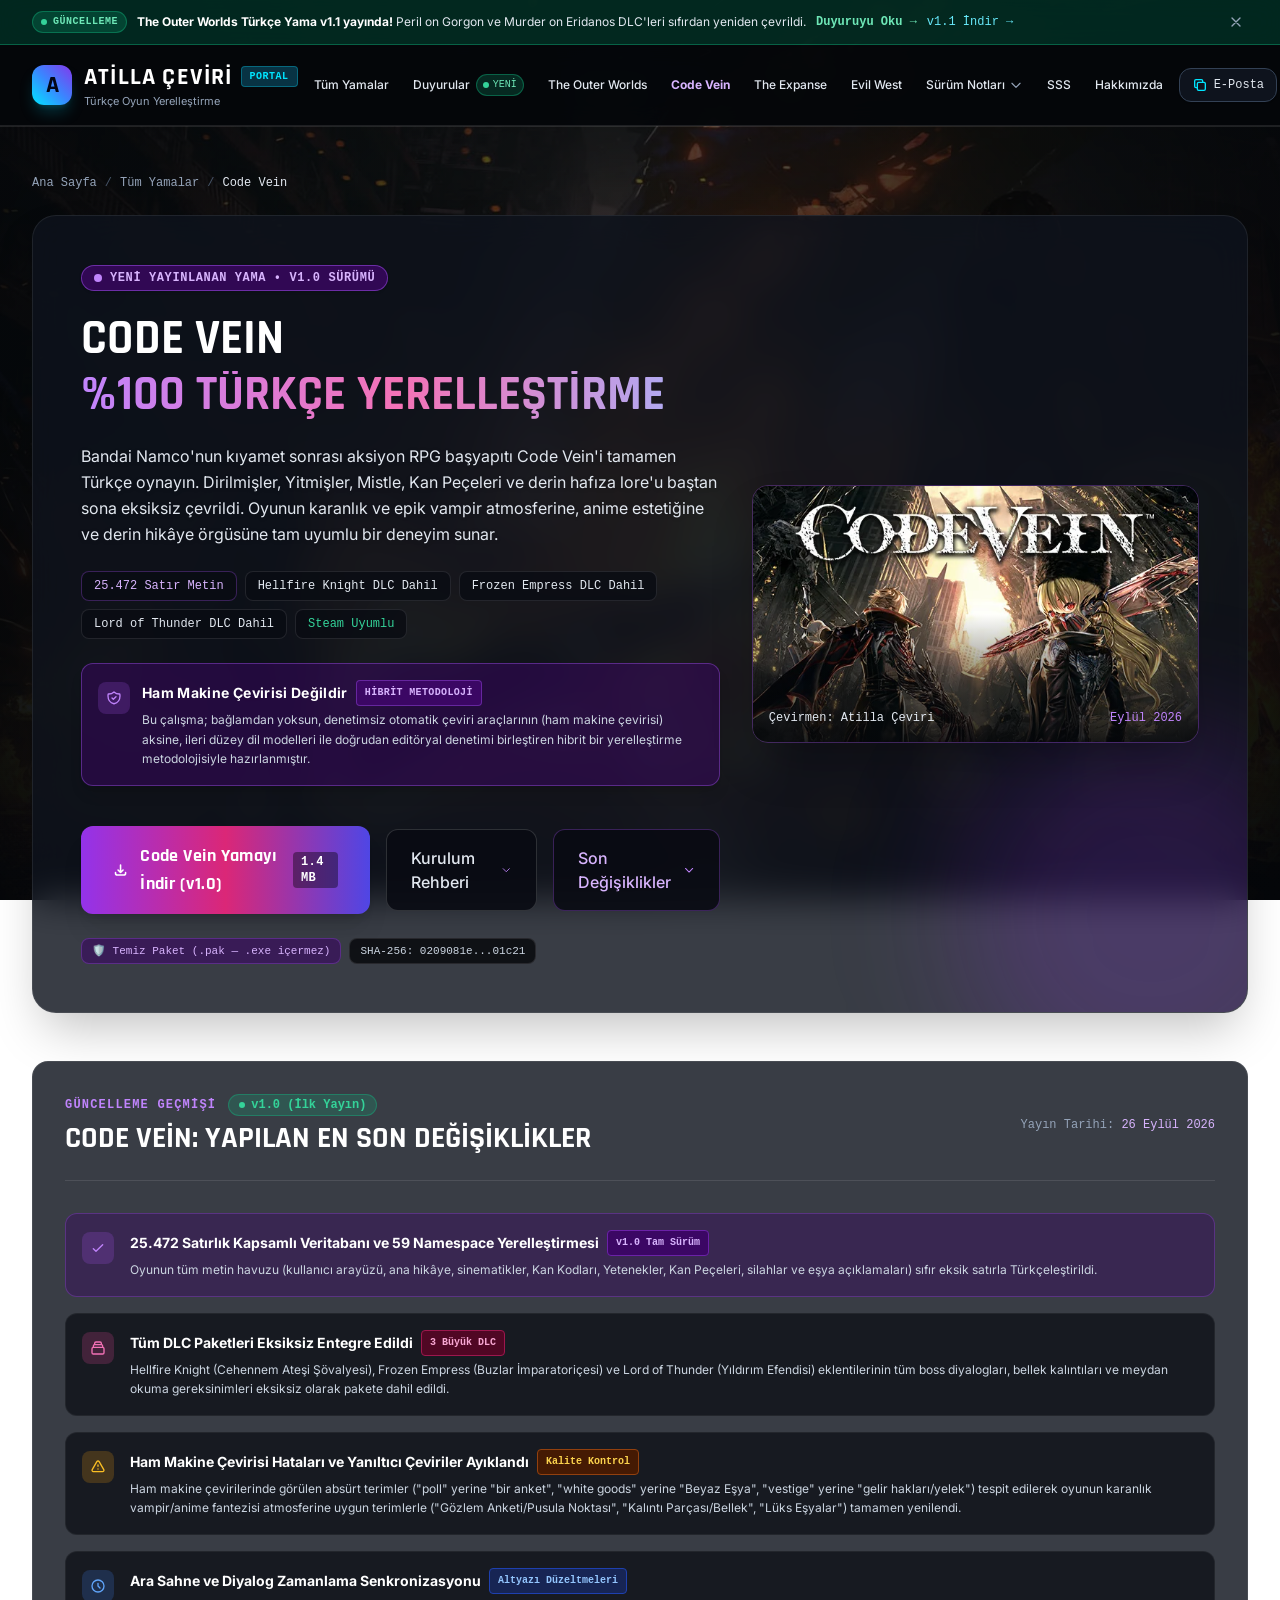
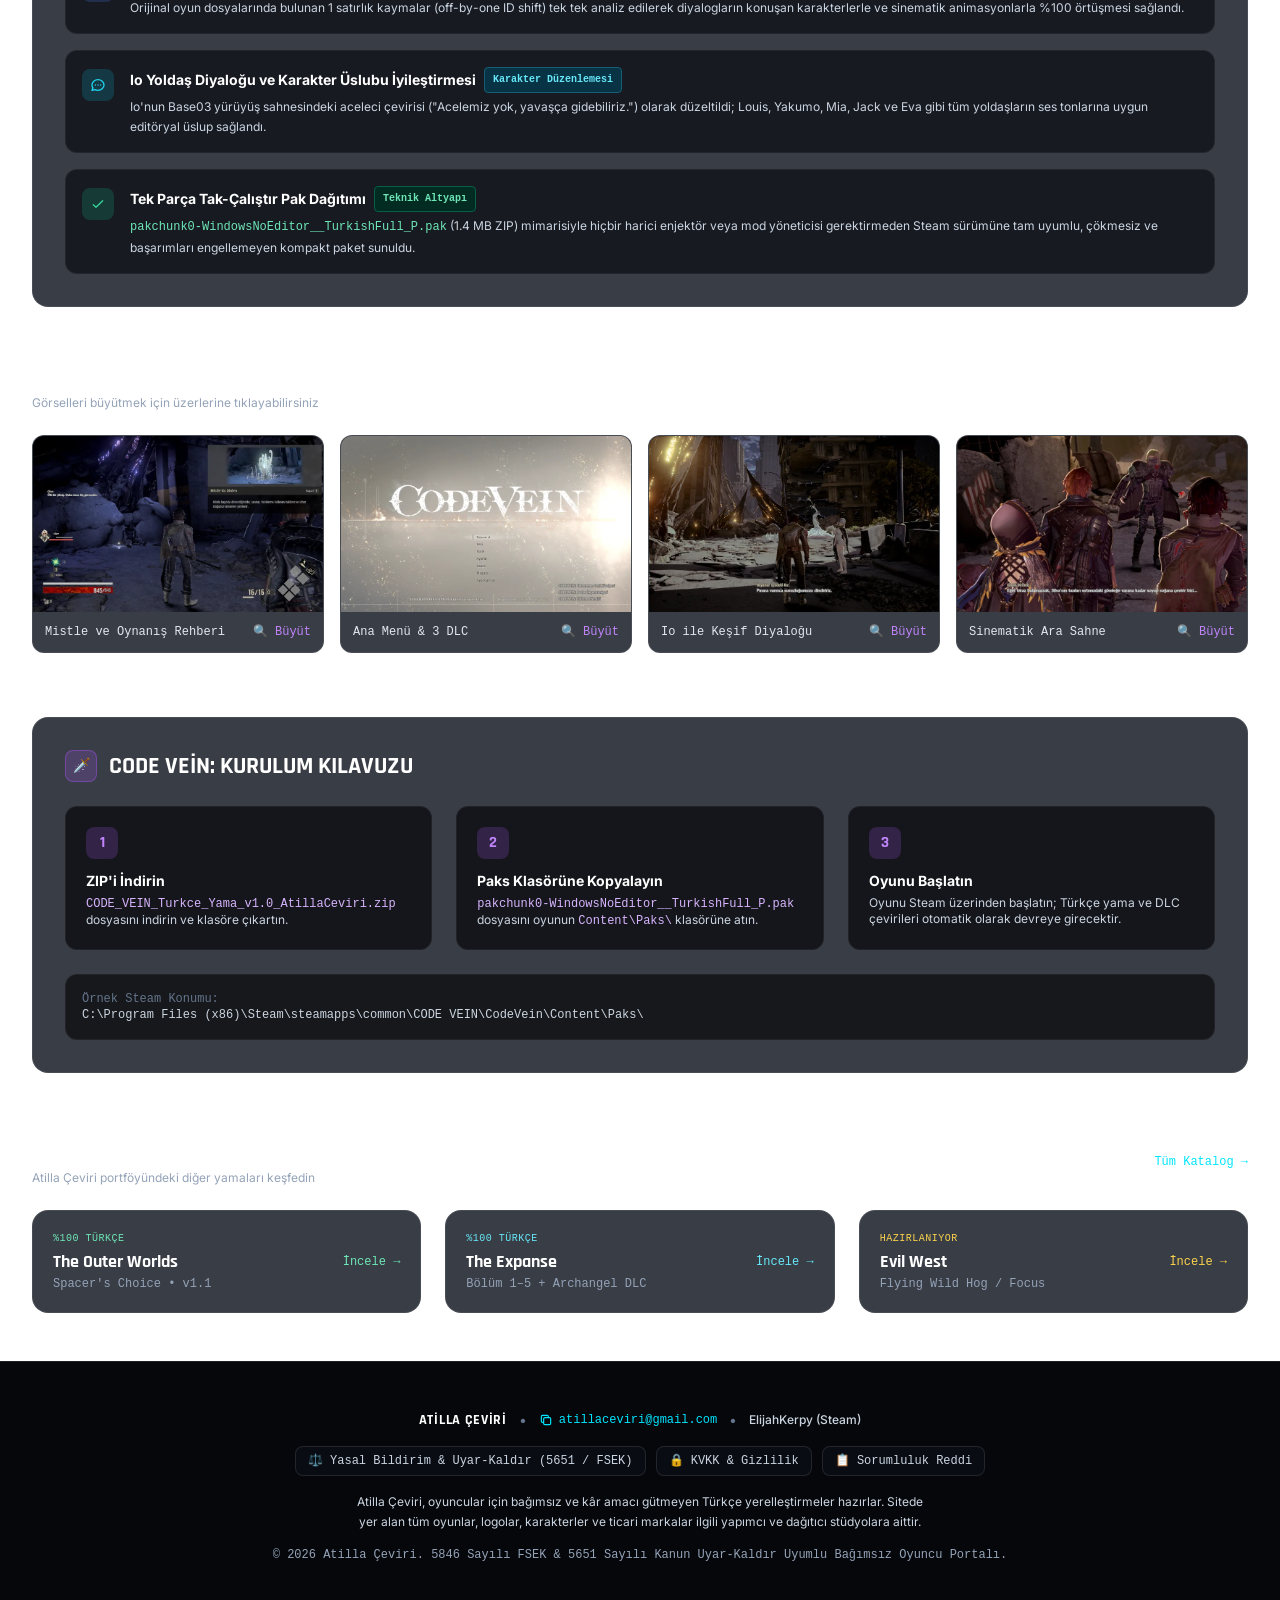
==== commit d7266550: "Fix Evil West card tag, WCAG contrast (90->100), and defer JS/fonts" ====
--- a/code-vein/index.html
+++ b/code-vein/index.html
@@ -50,10 +50,11 @@
   <meta http-equiv="Pragma" content="no-cache">
   <meta http-equiv="Expires" content="0">
 
-  <!-- Google Fonts -->
+  <!-- Google Fonts (non-blocking) -->
   <link rel="preconnect" href="https://fonts.googleapis.com">
   <link rel="preconnect" href="https://fonts.gstatic.com" crossorigin>
-  <link href="https://fonts.googleapis.com/css2?family=Inter:wght@300;400;500;600;700;800&family=Rajdhani:wght@500;600;700;800&family=Space+Grotesk:wght@500;700&display=swap" rel="stylesheet">
+  <link rel="preload" as="style" href="https://fonts.googleapis.com/css2?family=Inter:wght@400;500;600;700;800&family=Rajdhani:wght@600;700;800&display=swap" onload="this.onload=null;this.rel='stylesheet'">
+  <noscript><link rel="stylesheet" href="https://fonts.googleapis.com/css2?family=Inter:wght@400;500;600;700;800&family=Rajdhani:wght@600;700;800&display=swap"></noscript>
 
   <!-- Compiled Tailwind CSS -->
   <link rel="stylesheet" href="../styles.css">
@@ -150,8 +151,8 @@
   </div>
 
   <!-- NAVBAR -->
-  <header class="sticky top-0 z-50 backdrop-blur-md bg-dark-950/90 border-b border-white/10 transition-colors">
-    <div class="max-w-7xl mx-auto px-4 sm:px-6 lg:px-8 h-20 flex items-center justify-between gap-6">
+  <header class="sticky top-0 z-50 backdrop-blur-md bg-dark-950/95 border-b border-white/10 transition-colors">
+    <div class="max-w-7xl mx-auto px-4 sm:px-6 lg:px-8 h-20 flex items-center justify-between gap-4">
       
       <!-- Brand Logo -->
       <a href="../" class="flex items-center gap-3 shrink-0 group">
@@ -168,7 +169,7 @@
       </a>
       
       <!-- Clean Single-Line Nav Links -->
-      <nav class="hidden lg:flex items-center gap-4 xl:gap-6 text-sm font-medium text-slate-300 whitespace-nowrap">
+      <nav class="hidden lg:flex items-center gap-3 xl:gap-6 text-xs font-medium text-slate-200 whitespace-nowrap">
         <a href="../#yamalar" class="hover:text-brand-cyan transition">Tüm Yamalar</a>
         <a href="../duyurular/" onclick="markAnnouncementsSeen()" class="hover:text-emerald-400 transition flex items-center gap-1.5">
           <span>Duyurular</span>
@@ -177,22 +178,10 @@
             <span>YENİ</span>
           </span>
         </a>
-        <a href="../outer-worlds/" class="hover:text-emerald-400 transition flex items-center gap-1.5">
-          <span>The Outer Worlds</span>
-          <span class="text-[10px] font-mono px-2 py-0.5 rounded-full bg-emerald-950 text-emerald-300 border border-emerald-500/30">v1.1</span>
-        </a>
-        <a href="../code-vein/" class="text-purple-300 font-bold transition flex items-center gap-1.5">
-          <span>Code Vein</span>
-          <span class="text-[10px] font-mono px-2 py-0.5 rounded-full bg-purple-950 text-purple-300 border border-purple-500/30">v1.0</span>
-        </a>
-        <a href="../the-expanse/" class="hover:text-brand-cyan transition flex items-center gap-1.5">
-          <span>The Expanse</span>
-          <span class="text-[10px] font-mono px-2 py-0.5 rounded-full bg-cyan-950 text-cyan-300 border border-cyan-500/30">v1.0</span>
-        </a>
-        <a href="../evil-west/" class="hover:text-amber-400 transition flex items-center gap-1.5">
-          <span>Evil West</span>
-          <span class="text-[10px] font-mono px-2 py-0.5 rounded-full bg-amber-950 text-amber-300 border border-amber-500/30">Sırada</span>
-        </a>
+        <a href="../outer-worlds/" class="hover:text-emerald-400 transition">The Outer Worlds</a>
+        <a href="../code-vein/" class="text-purple-300 font-bold transition">Code Vein</a>
+        <a href="../the-expanse/" class="hover:text-brand-cyan transition">The Expanse</a>
+        <a href="../evil-west/" class="hover:text-amber-400 transition">Evil West</a>
         <div class="relative group">
           <button type="button" class="hover:text-brand-cyan transition flex items-center gap-1 py-1">
             <span>Sürüm Notları</span>
@@ -739,18 +728,18 @@
         </button>
       </div>
 
-      <p class="text-xs text-slate-500 max-w-xl mx-auto leading-relaxed">
+      <p class="text-xs text-slate-300 max-w-xl mx-auto leading-relaxed">
         Atilla Çeviri, oyuncular için bağımsız ve kâr amacı gütmeyen Türkçe yerelleştirmeler hazırlar. 
         Sitede yer alan tüm oyunlar, logolar, karakterler ve ticari markalar ilgili yapımcı ve dağıtıcı stüdyolara aittir.
       </p>
-      <p class="text-xs text-slate-600 mt-4 font-mono">
+      <p class="text-xs text-slate-400 mt-4 font-mono">
         © 2026 Atilla Çeviri. 5846 Sayılı FSEK & 5651 Sayılı Kanun Uyar-Kaldır Uyumlu Bağımsız Oyuncu Portalı.
       </p>
     </div>
   </footer>
 
 
-  <script src="../assets/site.js"></script>
+  <script src="../assets/site.js" defer></script>
 
   <!-- BACK TO TOP FLOATING BUTTON -->
   <button type="button" id="back-to-top" onclick="scrollToTop()" title="Yukarı Çık" aria-label="Yukarı Çık" class="fixed bottom-6 right-6 z-40 w-12 h-12 rounded-2xl glass-card border border-cyan-500/40 bg-dark-900/90 hover:border-brand-cyan text-brand-cyan hover:text-white flex items-center justify-center shadow-2xl transition-all duration-300 opacity-0 translate-y-4 pointer-events-none cursor-pointer">
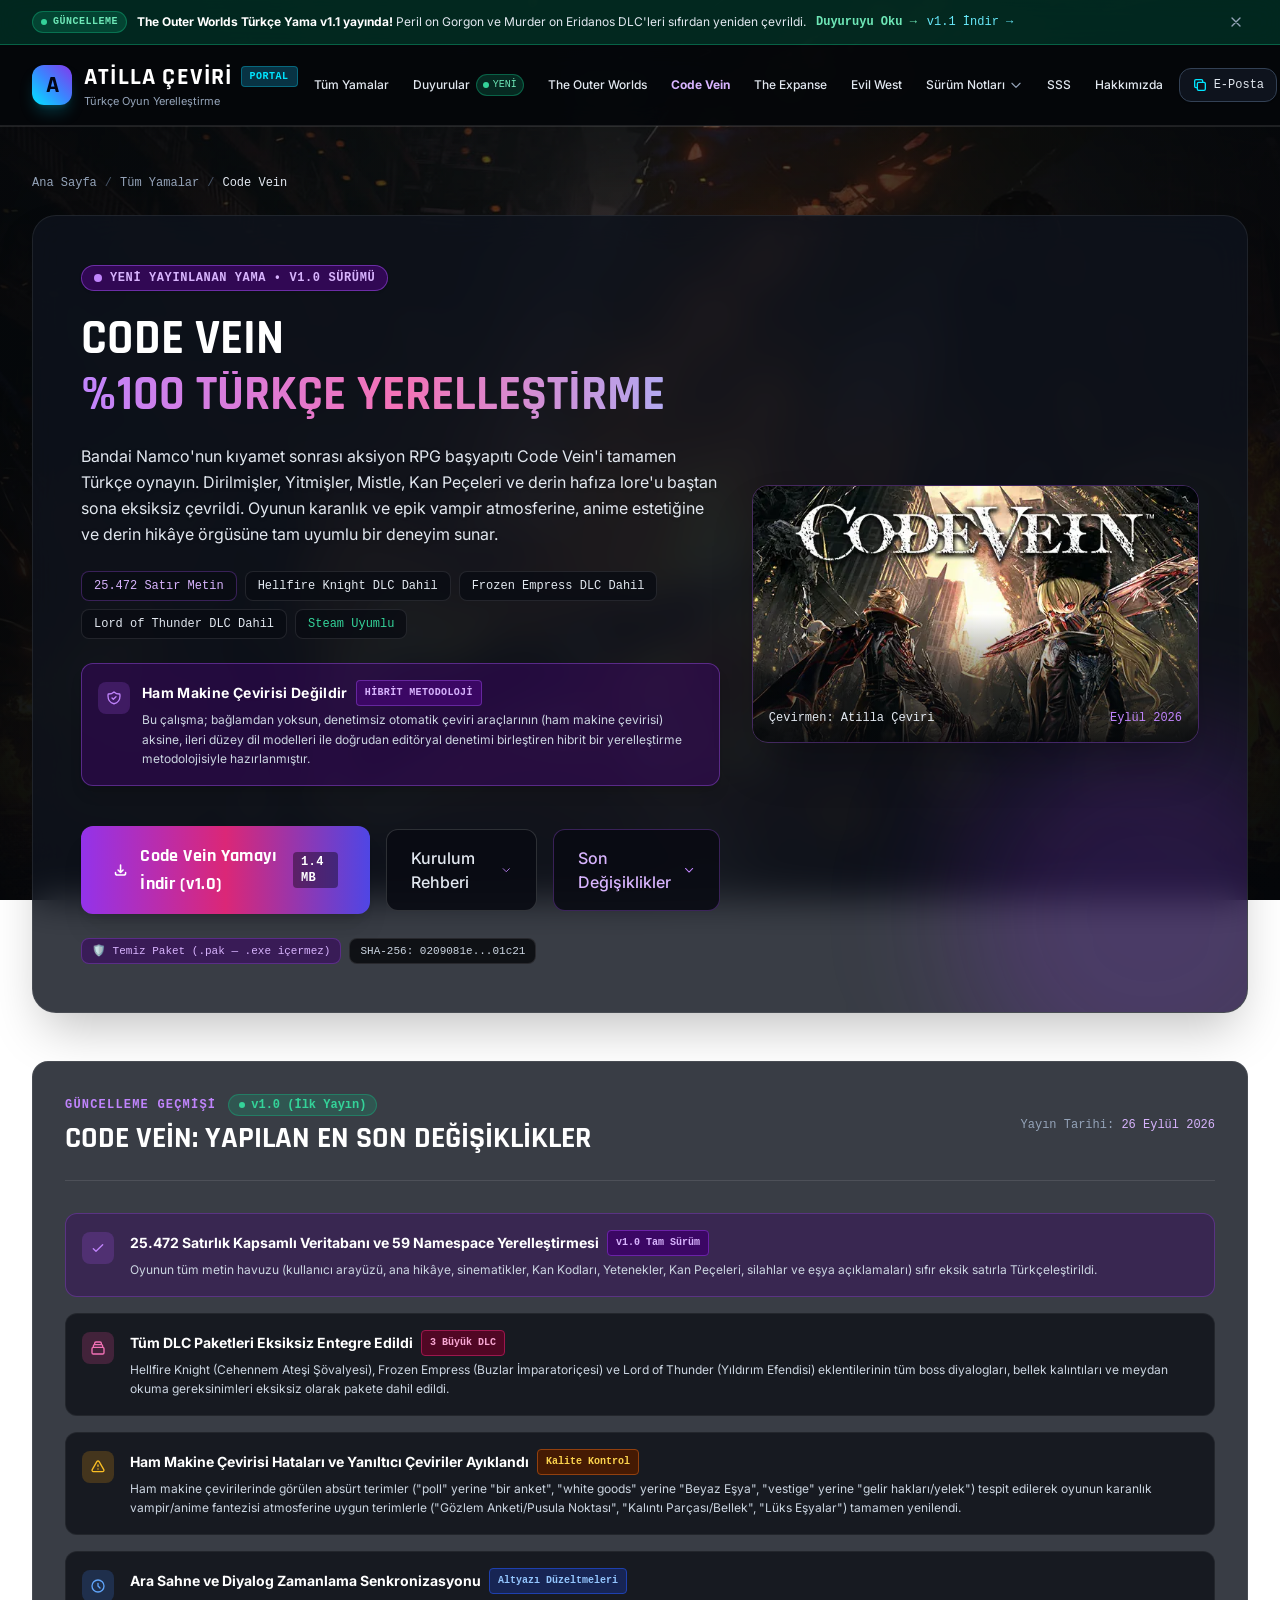
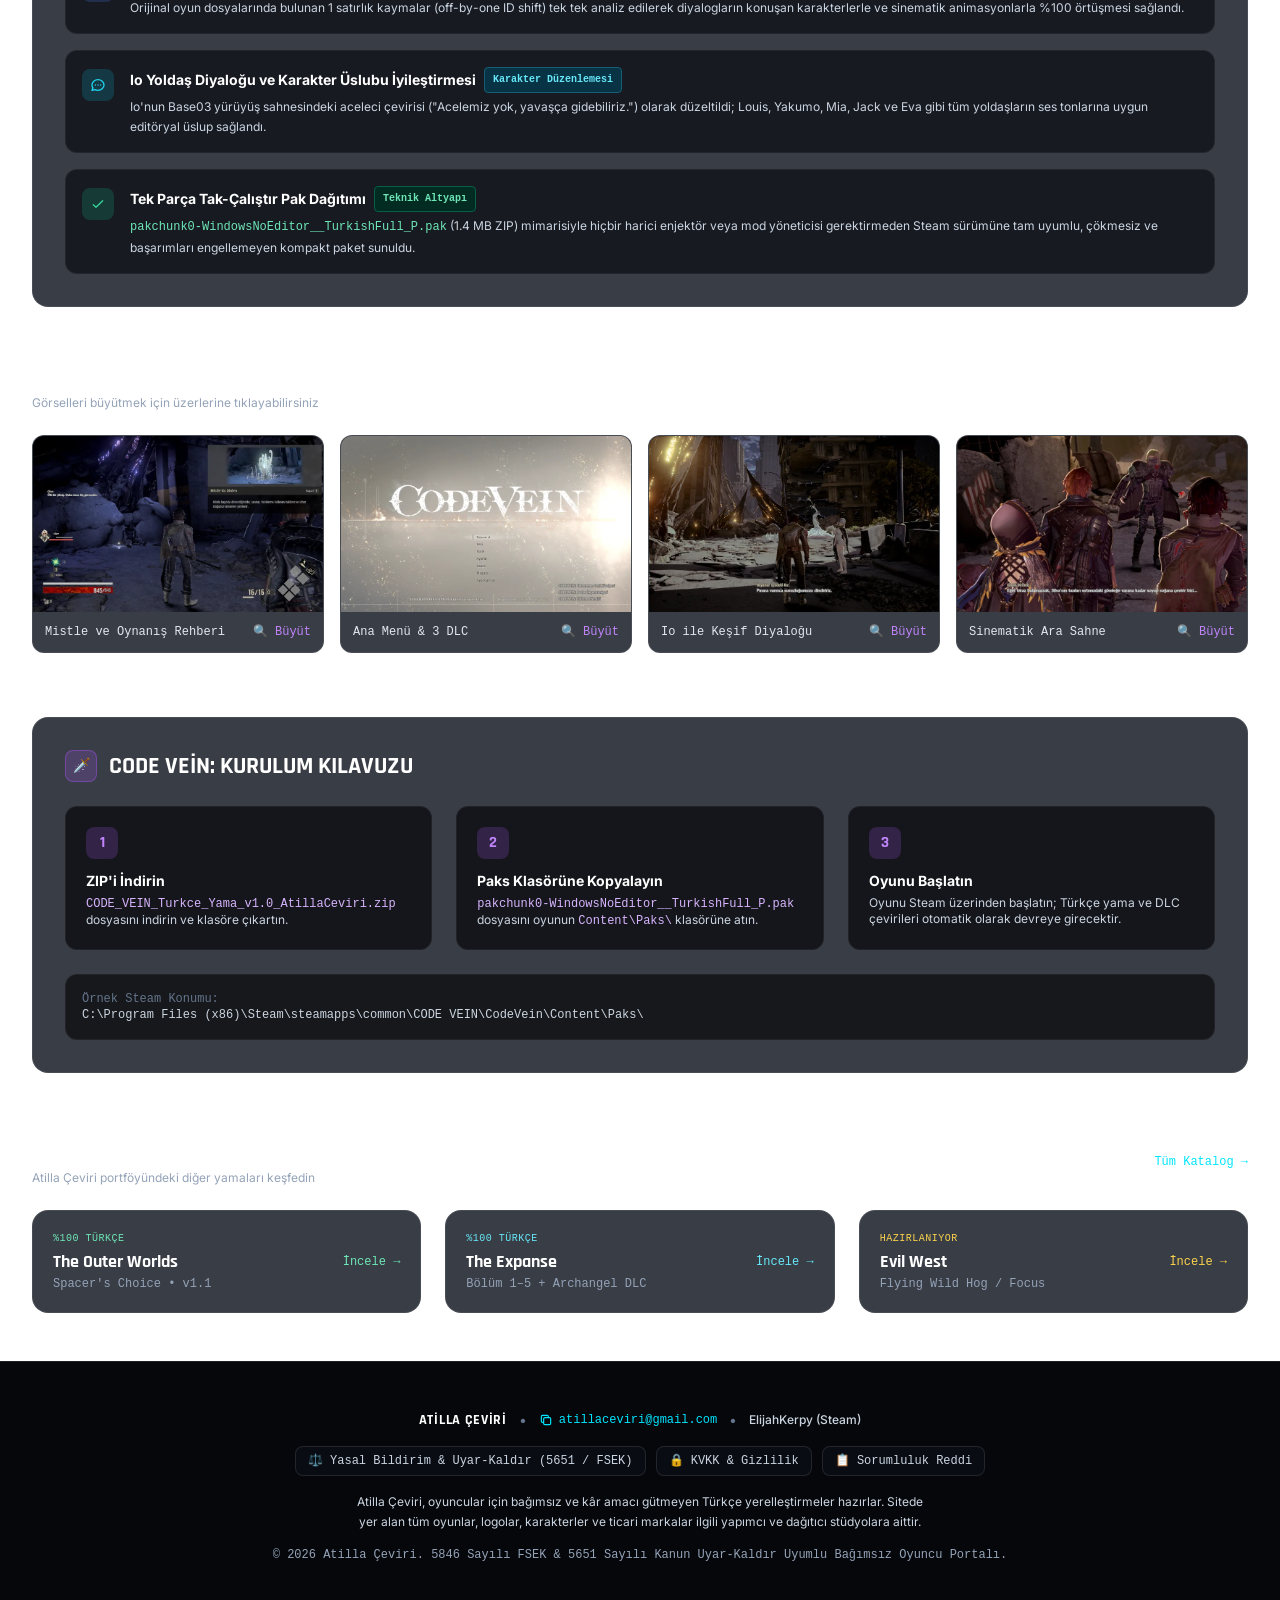
==== commit 116c9481: "fix: resolve mobile PageSpeed accessibility issues and optimize cover WebP compression" ====
--- a/code-vein/index.html
+++ b/code-vein/index.html
@@ -210,12 +210,12 @@
 
       <!-- Contact CTA Group -->
       <div class="flex items-center gap-2.5 shrink-0">
-        <button type="button" onclick="copyEmail(event, this)" title="E-Posta Adresini Kopyala (atillaceviri@gmail.com)" class="p-2 sm:px-3 sm:py-2 rounded-xl border border-slate-700 bg-dark-850 hover:bg-dark-800 text-slate-200 text-xs sm:text-sm font-medium transition hover:border-brand-cyan/60 hover:text-white shadow-sm flex items-center gap-1.5 cursor-pointer">
-          <svg class="w-4 h-4 text-brand-cyan shrink-0" fill="none" stroke="currentColor" viewBox="0 0 24 24"><path stroke-linecap="round" stroke-linejoin="round" stroke-width="2" d="M8 16H6a2 2 0 01-2-2V6a2 2 0 012-2h8a2 2 0 012 2v2m-6 12h8a2 2 0 002-2v-8a2 2 0 00-2-2h-8a2 2 0 00-2 2v8a2 2 0 002 2z"/></svg>
+        <button type="button" onclick="copyEmail(event, this)" aria-label="E-Posta Adresini Kopyala (atillaceviri@gmail.com)" title="E-Posta Adresini Kopyala (atillaceviri@gmail.com)" class="p-2 sm:px-3 sm:py-2 rounded-xl border border-slate-700 bg-dark-850 hover:bg-dark-800 text-slate-200 text-xs sm:text-sm font-medium transition hover:border-brand-cyan/60 hover:text-white shadow-sm flex items-center gap-1.5 cursor-pointer">
+          <svg aria-hidden="true" class="w-4 h-4 text-brand-cyan shrink-0" fill="none" stroke="currentColor" viewBox="0 0 24 24"><path stroke-linecap="round" stroke-linejoin="round" stroke-width="2" d="M8 16H6a2 2 0 01-2-2V6a2 2 0 012-2h8a2 2 0 012 2v2m-6 12h8a2 2 0 002-2v-8a2 2 0 00-2-2h-8a2 2 0 00-2 2v8a2 2 0 002 2z"/></svg>
           <span class="btn-label hidden sm:inline font-mono text-xs">E-Posta</span>
         </button>
-        <a href="https://steamcommunity.com/profiles/76561198267659119/" target="_blank" rel="noopener" class="flex items-center gap-2 px-3 py-2 rounded-xl border border-slate-700 bg-dark-850 hover:bg-dark-800 text-slate-200 text-xs sm:text-sm font-medium transition hover:border-brand-cyan/60 hover:text-white shadow-sm whitespace-nowrap">
-          <svg class="w-4 h-4 fill-current text-brand-cyan shrink-0" viewBox="0 0 24 24">
+        <a href="https://steamcommunity.com/profiles/76561198267659119/" target="_blank" rel="noopener" aria-label="Steam Profili (ElijahKerpy)" title="Steam Profili (ElijahKerpy)" class="flex items-center gap-2 px-3 py-2 rounded-xl border border-slate-700 bg-dark-850 hover:bg-dark-800 text-slate-200 text-xs sm:text-sm font-medium transition hover:border-brand-cyan/60 hover:text-white shadow-sm whitespace-nowrap">
+          <svg aria-hidden="true" class="w-4 h-4 fill-current text-brand-cyan shrink-0" viewBox="0 0 24 24">
             <path d="M12 0C5.373 0 0 5.373 0 12c0 5.084 3.163 9.426 7.627 11.174l3.197-4.662a4.47 4.47 0 01-.824-2.512c0-2.485 2.015-4.5 4.5-4.5.347 0 .684.04 1.008.115l3.208-4.678A11.942 11.942 0 0012 0zm4.5 9c-1.381 0-2.5 1.119-2.5 2.5 0 .385.089.749.246 1.074l-2.029 2.959a4.49 4.49 0 01-1.217-.133l-3.327 4.852C3.125 18.73 1.5 15.565 1.5 12c0-5.799 4.701-10.5 10.5-10.5S22.5 6.201 22.5 12c0 4.095-2.348 7.641-5.753 9.387l-2.457-3.585A4.478 4.478 0 0116.5 16.5c2.485 0 4.5-2.015 4.5-4.5S18.985 9 16.5 9zm0 1.5c1.657 0 3 1.343 3 3s-1.343 3-3 3-3-1.343-3-3 1.343-3 3-3z"/>
           </svg>
           <span class="font-mono text-xs hidden sm:inline">ElijahKerpy</span>
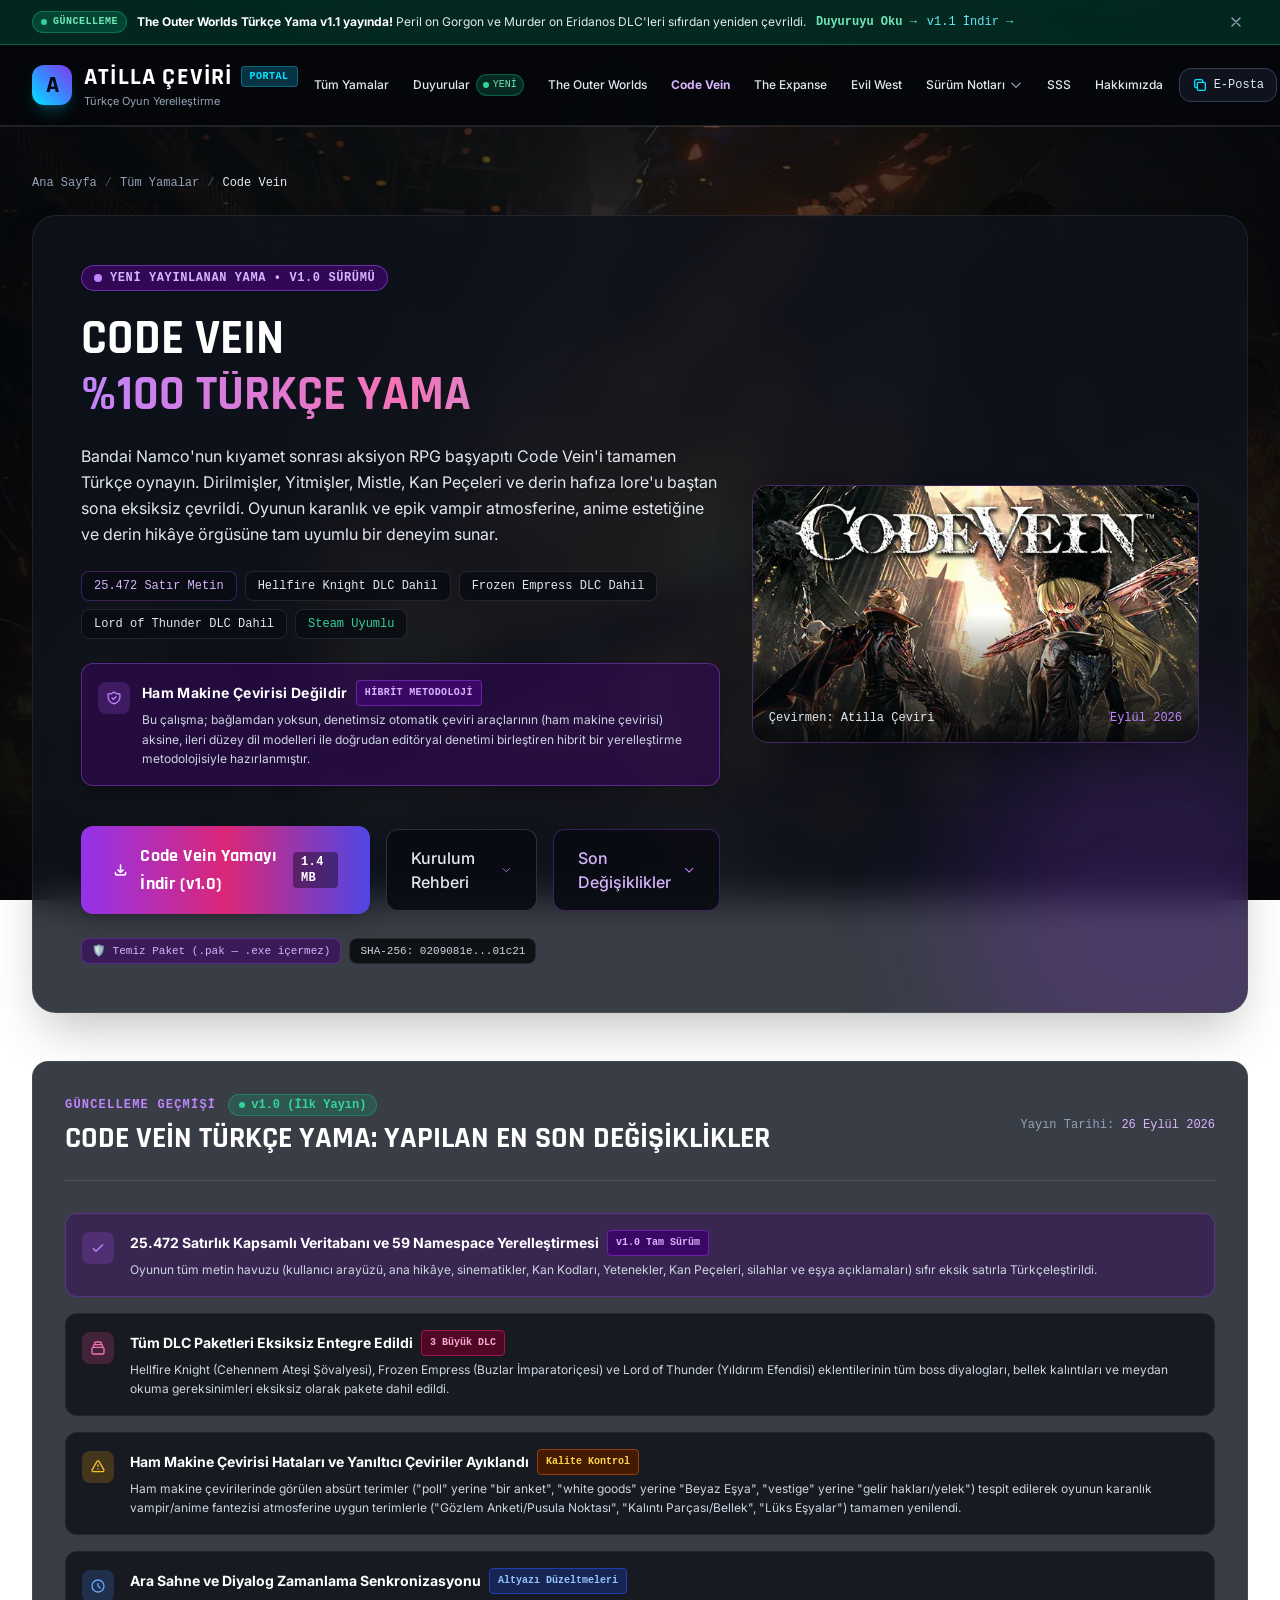
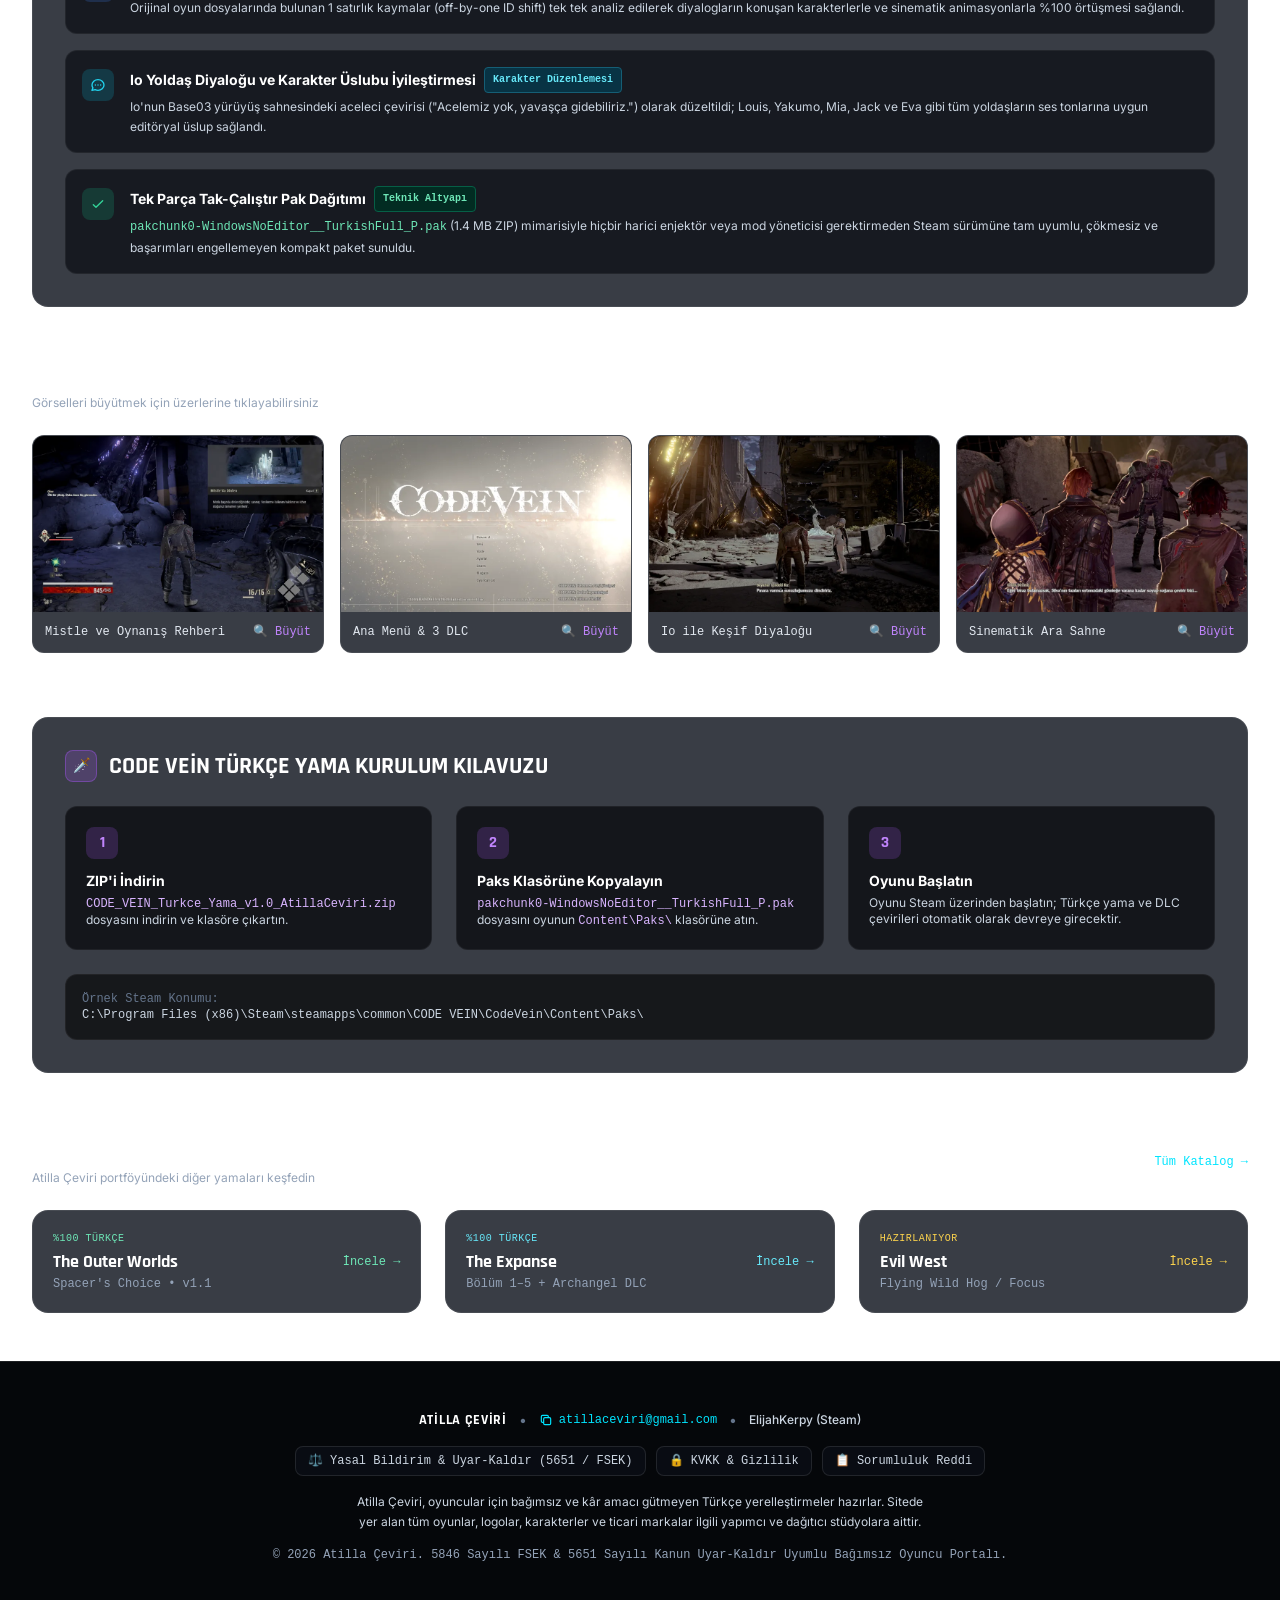
==== commit 06d4525a: "feat(seo): upgrade heading hierarchy, SERP metadata, rich JSON-LD, and 1200x630 OG cards" ====
--- a/code-vein/index.html
+++ b/code-vein/index.html
@@ -3,10 +3,13 @@
 <head>
   <meta charset="UTF-8">
   <meta name="viewport" content="width=device-width, initial-scale=1.0">
-  <title>Code Vein %100 Türkçe Yama (Ana Oyun + 3 DLC) — Atilla Çeviri</title>
-  <meta name="description" content="Code Vein ve Hellfire Knight, Frozen Empress, Lord of Thunder DLC paketleri için %100 Türkçe yama. 25.472 satır eksiksiz yerelleştirme, tek parça .pak kurulumu.">
+  <title>Code Vein Türkçe Yama (Ana Oyun + 3 DLC) — Atilla Çeviri</title>
+  <meta name="description" content="Code Vein %100 Türkçe yama v1.0 ücretsiz indir. Hellfire Knight, Frozen Empress ve Lord of Thunder DLC'leri dahil 25.472 satır, tek parça .pak kurulum.">
+  <meta name="robots" content="index, follow, max-image-preview:large, max-snippet:-1">
   <link rel="icon" type="image/svg+xml" href="../favicon.svg">
   <link rel="canonical" href="https://atillaceviri.github.io/code-vein/">
+  <link rel="alternate" hreflang="tr" href="https://atillaceviri.github.io/code-vein/">
+  <link rel="alternate" hreflang="x-default" href="https://atillaceviri.github.io/code-vein/">
   <meta name="theme-color" content="#05070a">
 
   <!-- Open Graph / Social Media & Forum Link Previews -->
@@ -16,39 +19,120 @@
   <meta property="og:title" content="Code Vein %100 Türkçe Yama (Ana Oyun + 3 DLC)">
   <meta property="og:description" content="25.472 satır, tüm Kan Kodları, bellek kalıntıları ve 3 büyük DLC paketi dâhil ücretsiz Code Vein Türkçe yama.">
   <meta property="og:url" content="https://atillaceviri.github.io/code-vein/">
-  <meta property="og:image" content="https://atillaceviri.github.io/images/codevein_cover.webp">
+  <meta property="og:image" content="https://atillaceviri.github.io/images/og_codevein.jpg">
+  <meta property="og:image:width" content="1200">
+  <meta property="og:image:height" content="630">
+  <meta property="og:image:type" content="image/jpeg">
+  <meta property="og:image:alt" content="Code Vein %100 Türkçe Yama (Ana Oyun + 3 DLC)">
   <meta name="twitter:card" content="summary_large_image">
   <meta name="twitter:title" content="Code Vein %100 Türkçe Yama (Ana Oyun + 3 DLC)">
   <meta name="twitter:description" content="25.472 satır, tüm Kan Kodları, bellek kalıntıları ve 3 büyük DLC paketi dâhil ücretsiz Code Vein Türkçe yama.">
-  <meta name="twitter:image" content="https://atillaceviri.github.io/images/codevein_cover.webp">
+  <meta name="twitter:image" content="https://atillaceviri.github.io/images/og_codevein.jpg">
+  <meta name="twitter:image:alt" content="Code Vein %100 Türkçe Yama (Ana Oyun + 3 DLC)">
 
   <!-- Schema.org Structured Data -->
   <script type="application/ld+json">
 {
   "@context": "https://schema.org",
-  "@type": "SoftwareApplication",
-  "name": "Code Vein %100 Türkçe Yama (Ana Oyun + 3 DLC)",
-  "applicationCategory": "GameApplication",
-  "operatingSystem": "Windows",
-  "softwareVersion": "1.0",
-  "inLanguage": "tr-TR",
-  "url": "https://atillaceviri.github.io/code-vein/",
-  "downloadUrl": "https://github.com/atillaceviri/atillaceviri.github.io/releases/download/codevein-v1.0/CODE_VEIN_Turkce_Yama_v1.0_AtillaCeviri.zip",
-  "author": {
-    "@type": "Organization",
-    "name": "Atilla Çeviri",
-    "url": "https://atillaceviri.github.io/"
-  },
-  "offers": {
-    "@type": "Offer",
-    "price": "0",
-    "priceCurrency": "TRY"
-  }
+  "@graph": [
+    {
+      "@type": "Organization",
+      "@id": "https://atillaceviri.github.io/#organization",
+      "name": "Atilla Çeviri",
+      "url": "https://atillaceviri.github.io/",
+      "email": "atillaceviri@gmail.com",
+      "logo": {
+        "@type": "ImageObject",
+        "url": "https://atillaceviri.github.io/images/og_banner.jpg",
+        "width": 1200,
+        "height": 630
+      },
+      "sameAs": [
+        "https://github.com/atillaceviri",
+        "https://steamcommunity.com/profiles/76561198267659119/"
+      ]
+    },
+    {
+      "@type": "SoftwareApplication",
+      "name": "Code Vein %100 Türkçe Yama (Ana Oyun + 3 DLC)",
+      "alternateName": [
+        "Code Vein Türkçe Yama",
+        "Code Vein 3 DLC Türkçe Yama"
+      ],
+      "description": "Code Vein ana oyun ve Hellfire Knight, Frozen Empress, Lord of Thunder DLC paketleri dahil 25.472 satır %100 editöryal Türkçe yama.",
+      "applicationCategory": "GameApplication",
+      "operatingSystem": "Windows",
+      "softwareVersion": "1.0",
+      "fileSize": "1.4 MB",
+      "datePublished": "2026-09-26",
+      "dateModified": "2026-11-22",
+      "inLanguage": "tr-TR",
+      "url": "https://atillaceviri.github.io/code-vein/",
+      "image": "https://atillaceviri.github.io/images/og_codevein.jpg",
+      "softwareRequirements": "Code Vein (Steam / PC)",
+      "releaseNotes": "25.472 satır tam veritabanı ve 59 namespace, 3 büyük DLC, off-by-one diyalog senkronizasyon onarımı ve Io üslup düzenlemesi.",
+      "downloadUrl": "https://github.com/atillaceviri/atillaceviri.github.io/releases/download/codevein-v1.0/CODE_VEIN_Turkce_Yama_v1.0_AtillaCeviri.zip",
+      "author": {
+        "@id": "https://atillaceviri.github.io/#organization"
+      },
+      "offers": {
+        "@type": "Offer",
+        "price": "0",
+        "priceCurrency": "TRY",
+        "availability": "https://schema.org/InStock"
+      }
+    },
+    {
+      "@type": "BreadcrumbList",
+      "itemListElement": [
+        {
+          "@type": "ListItem",
+          "position": 1,
+          "name": "Ana Sayfa",
+          "item": "https://atillaceviri.github.io/"
+        },
+        {
+          "@type": "ListItem",
+          "position": 2,
+          "name": "Tüm Yamalar",
+          "item": "https://atillaceviri.github.io/#yamalar"
+        },
+        {
+          "@type": "ListItem",
+          "position": 3,
+          "name": "Code Vein Türkçe Yama",
+          "item": "https://atillaceviri.github.io/code-vein/"
+        }
+      ]
+    },
+    {
+      "@type": "HowTo",
+      "name": "Code Vein Türkçe Yama Nasıl Kurulur?",
+      "description": "Code Vein %100 Türkçe yamasının tek parça .pak dosyasıyla 3 adımda kurulumu.",
+      "step": [
+        {
+          "@type": "HowToStep",
+          "position": 1,
+          "name": "ZIP'i İndirin",
+          "text": "CODE_VEIN_Turkce_Yama_v1.0_AtillaCeviri.zip dosyasını indirin ve klasöre çıkartın."
+        },
+        {
+          "@type": "HowToStep",
+          "position": 2,
+          "name": "Paks Klasörüne Kopyalayın",
+          "text": "pakchunk0-WindowsNoEditor__TurkishFull_P.pak dosyasını oyunun Content\\Paks\\ klasörüne atın."
+        },
+        {
+          "@type": "HowToStep",
+          "position": 3,
+          "name": "Oyunu Başlatın",
+          "text": "Oyunu Steam üzerinden başlatın; Türkçe yama ve DLC çevirileri otomatik olarak devreye girecektir."
+        }
+      ]
+    }
+  ]
 }
   </script>
-  <meta http-equiv="Cache-Control" content="no-cache, no-store, must-revalidate">
-  <meta http-equiv="Pragma" content="no-cache">
-  <meta http-equiv="Expires" content="0">
 
   <!-- Google Fonts (non-blocking) -->
   <link rel="preconnect" href="https://fonts.googleapis.com">
@@ -289,7 +373,7 @@
               <h1 class="text-3xl sm:text-5xl font-display font-extrabold text-white uppercase leading-none">
                 CODE VEIN
                 <span class="block text-transparent bg-clip-text bg-gradient-to-r from-purple-400 via-pink-400 to-indigo-300 mt-2">
-                  %100 Türkçe Yerelleştirme
+                  %100 Türkçe Yama
                 </span>
               </h1>
 
@@ -358,7 +442,7 @@
             <!-- Right Visual Banner -->
             <div class="lg:col-span-5">
               <div class="relative rounded-2xl overflow-hidden shadow-2xl border border-purple-500/30 group">
-                <img loading="lazy" decoding="async" src="../images/codevein_cover.webp" alt="Code Vein Banner" class="w-full h-auto object-cover group-hover:scale-105 transition duration-500">
+                <img loading="lazy" decoding="async" src="../images/codevein_cover.webp" alt="Code Vein %100 Türkçe Yama (Ana Oyun ve 3 DLC) Kapak Görseli" class="w-full h-auto object-cover group-hover:scale-105 transition duration-500">
                 <div class="absolute inset-0 bg-gradient-to-t from-dark-950/90 via-transparent to-transparent"></div>
                 <div class="absolute bottom-4 left-4 right-4 text-xs text-slate-200 font-mono flex items-center justify-between">
                   <span>Çevirmen: Atilla Çeviri</span>
@@ -381,7 +465,7 @@
                   v1.0 (İlk Yayın)
                 </span>
               </div>
-              <h3 class="text-2xl sm:text-3xl font-display font-bold text-white uppercase mt-1">Code Vein: Yapılan En Son Değişiklikler</h3>
+              <h2 class="text-2xl sm:text-3xl font-display font-bold text-white uppercase mt-1">Code Vein Türkçe Yama: Yapılan En Son Değişiklikler</h2>
             </div>
             <div class="text-xs font-mono text-slate-400">
               Yayın Tarihi: <span class="text-purple-300">26 Eylül 2026</span>
@@ -396,10 +480,10 @@
                 <svg class="w-4 h-4" fill="none" stroke="currentColor" viewBox="0 0 24 24"><path stroke-linecap="round" stroke-linejoin="round" stroke-width="2" d="M5 13l4 4L19 7"/></svg>
               </div>
               <div>
-                <h4 class="text-sm font-bold text-white flex items-center gap-2">
+                <h3 class="text-sm font-bold text-white flex items-center gap-2">
                   <span>25.472 Satırlık Kapsamlı Veritabanı ve 59 Namespace Yerelleştirmesi</span>
                   <span class="text-[10px] font-mono px-2 py-0.5 rounded bg-purple-950 text-purple-300 border border-purple-800">v1.0 Tam Sürüm</span>
-                </h4>
+                </h3>
                 <p class="text-xs text-slate-300 mt-1 leading-relaxed">
                   Oyunun tüm metin havuzu (kullanıcı arayüzü, ana hikâye, sinematikler, Kan Kodları, Yetenekler, Kan Peçeleri, silahlar ve eşya açıklamaları) sıfır eksik satırla Türkçeleştirildi.
                 </p>
@@ -411,10 +495,10 @@
                 <svg class="w-4 h-4" fill="none" stroke="currentColor" viewBox="0 0 24 24"><path stroke-linecap="round" stroke-linejoin="round" stroke-width="2" d="M19 11H5m14 0a2 2 0 012 2v6a2 2 0 01-2 2H5a2 2 0 01-2-2v-6a2 2 0 012-2m14 0V9a2 2 0 00-2-2M5 11V9a2 2 0 012-2m0 0V5a2 2 0 012-2h6a2 2 0 012 2v2M7 7h10"/></svg>
               </div>
               <div>
-                <h4 class="text-sm font-bold text-white flex items-center gap-2">
+                <h3 class="text-sm font-bold text-white flex items-center gap-2">
                   <span>Tüm DLC Paketleri Eksiksiz Entegre Edildi</span>
                   <span class="text-[10px] font-mono px-2 py-0.5 rounded bg-pink-950 text-pink-300 border border-pink-800">3 Büyük DLC</span>
-                </h4>
+                </h3>
                 <p class="text-xs text-slate-300 mt-1 leading-relaxed">
                   Hellfire Knight (Cehennem Ateşi Şövalyesi), Frozen Empress (Buzlar İmparatoriçesi) ve Lord of Thunder (Yıldırım Efendisi) eklentilerinin tüm boss diyalogları, bellek kalıntıları ve meydan okuma gereksinimleri eksiksiz olarak pakete dahil edildi.
                 </p>
@@ -426,10 +510,10 @@
                 <svg class="w-4 h-4" fill="none" stroke="currentColor" viewBox="0 0 24 24"><path stroke-linecap="round" stroke-linejoin="round" stroke-width="2" d="M12 9v2m0 4h.01m-6.938 4h13.856c1.54 0 2.502-1.667 1.732-3L13.732 4c-.77-1.333-2.694-1.333-3.464 0L3.34 16c-.77 1.333.192 3 1.732 3z"/></svg>
               </div>
               <div>
-                <h4 class="text-sm font-bold text-white flex items-center gap-2">
+                <h3 class="text-sm font-bold text-white flex items-center gap-2">
                   <span>Ham Makine Çevirisi Hataları ve Yanıltıcı Çeviriler Ayıklandı</span>
                   <span class="text-[10px] font-mono px-2 py-0.5 rounded bg-amber-950 text-amber-300 border border-amber-800">Kalite Kontrol</span>
-                </h4>
+                </h3>
                 <p class="text-xs text-slate-300 mt-1 leading-relaxed">
                   Ham makine çevirilerinde görülen absürt terimler ("poll" yerine "bir anket", "white goods" yerine "Beyaz Eşya", "vestige" yerine "gelir hakları/yelek") tespit edilerek oyunun karanlık vampir/anime fantezisi atmosferine uygun terimlerle ("Gözlem Anketi/Pusula Noktası", "Kalıntı Parçası/Bellek", "Lüks Eşyalar") tamamen yenilendi.
                 </p>
@@ -441,10 +525,10 @@
                 <svg class="w-4 h-4" fill="none" stroke="currentColor" viewBox="0 0 24 24"><path stroke-linecap="round" stroke-linejoin="round" stroke-width="2" d="M12 8v4l3 3m6-3a9 9 0 11-18 0 9 9 0 0118 0z"/></svg>
               </div>
               <div>
-                <h4 class="text-sm font-bold text-white flex items-center gap-2">
+                <h3 class="text-sm font-bold text-white flex items-center gap-2">
                   <span>Ara Sahne ve Diyalog Zamanlama Senkronizasyonu</span>
                   <span class="text-[10px] font-mono px-2 py-0.5 rounded bg-blue-950 text-blue-300 border border-blue-800">Altyazı Düzeltmeleri</span>
-                </h4>
+                </h3>
                 <p class="text-xs text-slate-300 mt-1 leading-relaxed">
                   Orijinal oyun dosyalarında bulunan 1 satırlık kaymalar (off-by-one ID shift) tek tek analiz edilerek diyalogların konuşan karakterlerle ve sinematik animasyonlarla %100 örtüşmesi sağlandı.
                 </p>
@@ -456,10 +540,10 @@
                 <svg class="w-4 h-4" fill="none" stroke="currentColor" viewBox="0 0 24 24"><path stroke-linecap="round" stroke-linejoin="round" stroke-width="2" d="M8 12h.01M12 12h.01M16 12h.01M21 12c0 4.418-4.03 8-9 8a9.863 9.863 0 01-4.255-.949L3 20l1.395-3.72C3.512 15.042 3 13.574 3 12c0-4.418 4.03-8 9-8s9 3.582 9 8z"/></svg>
               </div>
               <div>
-                <h4 class="text-sm font-bold text-white flex items-center gap-2">
+                <h3 class="text-sm font-bold text-white flex items-center gap-2">
                   <span>Io Yoldaş Diyaloğu ve Karakter Üslubu İyileştirmesi</span>
                   <span class="text-[10px] font-mono px-2 py-0.5 rounded bg-cyan-950 text-cyan-300 border border-cyan-800">Karakter Düzenlemesi</span>
-                </h4>
+                </h3>
                 <p class="text-xs text-slate-300 mt-1 leading-relaxed">
                   Io'nun Base03 yürüyüş sahnesindeki aceleci çevirisi ("Acelemiz yok, yavaşça gidebiliriz.") olarak düzeltildi; Louis, Yakumo, Mia, Jack ve Eva gibi tüm yoldaşların ses tonlarına uygun editöryal üslup sağlandı.
                 </p>
@@ -471,10 +555,10 @@
                 <svg class="w-4 h-4" fill="none" stroke="currentColor" viewBox="0 0 24 24"><path stroke-linecap="round" stroke-linejoin="round" stroke-width="2" d="M5 13l4 4L19 7"/></svg>
               </div>
               <div>
-                <h4 class="text-sm font-bold text-white flex items-center gap-2">
+                <h3 class="text-sm font-bold text-white flex items-center gap-2">
                   <span>Tek Parça Tak-Çalıştır Pak Dağıtımı</span>
                   <span class="text-[10px] font-mono px-2 py-0.5 rounded bg-emerald-950 text-emerald-300 border border-emerald-800">Teknik Altyapı</span>
-                </h4>
+                </h3>
                 <p class="text-xs text-slate-300 mt-1 leading-relaxed">
                   <code class="text-emerald-300 font-mono">pakchunk0-WindowsNoEditor__TurkishFull_P.pak</code> (1.4 MB ZIP) mimarisiyle hiçbir harici enjektör veya mod yöneticisi gerektirmeden Steam sürümüne tam uyumlu, çökmesiz ve başarımları engellemeyen kompakt paket sunuldu.
                 </p>
@@ -488,35 +572,35 @@
         <div class="mb-16">
           <div class="flex items-center justify-between mb-6">
             <div>
-              <h3 class="text-2xl font-display font-bold text-white uppercase">Code Vein — Türkçe Ekran Görüntüleri</h3>
+              <h2 class="text-2xl font-display font-bold text-white uppercase">Code Vein — Türkçe Yama Ekran Görüntüleri</h2>
               <p class="text-xs text-slate-400">Görselleri büyütmek için üzerlerine tıklayabilirsiniz</p>
             </div>
           </div>
 
           <div class="grid grid-cols-1 sm:grid-cols-2 lg:grid-cols-4 gap-4">
             <div class="glass-card rounded-xl overflow-hidden group cursor-pointer border-purple-500/30" onclick="openLightbox('../images/codevein_showcase_01_mistle.webp', 'Mistle ve Oynanış Rehberi — Türkçe')">
-              <img loading="lazy" decoding="async" src="../images/codevein_showcase_01_mistle.webp" alt="Mistle ve Oynanış Rehberi" class="w-full h-44 object-cover group-hover:scale-105 transition duration-300">
+              <img loading="lazy" decoding="async" src="../images/codevein_showcase_01_mistle.webp" alt="Code Vein Türkçe Yama — Mistle ve Oynanış Rehberi Ekran Görüntüsü" class="w-full h-44 object-cover group-hover:scale-105 transition duration-300">
               <div class="p-3 text-xs text-slate-200 font-mono flex items-center justify-between">
                 <span>Mistle ve Oynanış Rehberi</span>
                 <span class="text-purple-400">🔍 Büyüt</span>
               </div>
             </div>
             <div class="glass-card rounded-xl overflow-hidden group cursor-pointer border-purple-500/30" onclick="openLightbox('../images/codevein_showcase_02_anamenu.webp', 'Ana Menü ve DLC Başlıkları — Türkçe')">
-              <img loading="lazy" decoding="async" src="../images/codevein_showcase_02_anamenu.webp" alt="Ana Menü ve DLC Başlıkları" class="w-full h-44 object-cover group-hover:scale-105 transition duration-300">
+              <img loading="lazy" decoding="async" src="../images/codevein_showcase_02_anamenu.webp" alt="Code Vein Türkçe Yama — Ana Menü ve 3 DLC Başlığı Ekran Görüntüsü" class="w-full h-44 object-cover group-hover:scale-105 transition duration-300">
               <div class="p-3 text-xs text-slate-200 font-mono flex items-center justify-between">
                 <span>Ana Menü & 3 DLC</span>
                 <span class="text-purple-400">🔍 Büyüt</span>
               </div>
             </div>
             <div class="glass-card rounded-xl overflow-hidden group cursor-pointer border-purple-500/30" onclick="openLightbox('../images/codevein_showcase_03_io_diyalog.webp', 'Io ile Keşif Diyaloğu — Türkçe')">
-              <img loading="lazy" decoding="async" src="../images/codevein_showcase_03_io_diyalog.webp" alt="Io ile Keşif Diyaloğu" class="w-full h-44 object-cover group-hover:scale-105 transition duration-300">
+              <img loading="lazy" decoding="async" src="../images/codevein_showcase_03_io_diyalog.webp" alt="Code Vein Türkçe Yama — Io Keşif Diyaloğu Ekran Görüntüsü" class="w-full h-44 object-cover group-hover:scale-105 transition duration-300">
               <div class="p-3 text-xs text-slate-200 font-mono flex items-center justify-between">
                 <span>Io ile Keşif Diyaloğu</span>
                 <span class="text-purple-400">🔍 Büyüt</span>
               </div>
             </div>
             <div class="glass-card rounded-xl overflow-hidden group cursor-pointer border-purple-500/30" onclick="openLightbox('../images/codevein_showcase_04_arasahne.webp', 'Sinematik Ara Sahne — Türkçe')">
-              <img loading="lazy" decoding="async" src="../images/codevein_showcase_04_arasahne.webp" alt="Sinematik Ara Sahne" class="w-full h-44 object-cover group-hover:scale-105 transition duration-300">
+              <img loading="lazy" decoding="async" src="../images/codevein_showcase_04_arasahne.webp" alt="Code Vein Türkçe Yama — Sinematik Ara Sahne Altyazısı" class="w-full h-44 object-cover group-hover:scale-105 transition duration-300">
               <div class="p-3 text-xs text-slate-200 font-mono flex items-center justify-between">
                 <span>Sinematik Ara Sahne</span>
                 <span class="text-purple-400">🔍 Büyüt</span>
@@ -527,15 +611,15 @@
 
         <!-- CODE VEIN INSTALLATION GUIDE -->
         <div id="codevein-kurulum" class="glass-card rounded-2xl p-8 mb-12 border-purple-500/40">
-          <h3 class="text-2xl font-display font-bold text-white uppercase mb-6 flex items-center gap-3">
+          <h2 class="text-2xl font-display font-bold text-white uppercase mb-6 flex items-center gap-3">
             <span class="w-8 h-8 rounded-lg bg-purple-500/20 border border-purple-500/40 text-purple-300 text-sm flex items-center justify-center font-mono">🗡️</span>
-            <span>Code Vein: Kurulum Kılavuzu</span>
-          </h3>
+            <span>Code Vein Türkçe Yama Kurulum Kılavuzu</span>
+          </h2>
 
           <div class="grid grid-cols-1 md:grid-cols-3 gap-6">
             <div class="bg-dark-950/70 rounded-xl p-5 border border-white/5">
               <div class="w-8 h-8 rounded-lg bg-purple-500/20 text-purple-400 font-bold font-display text-base flex items-center justify-center mb-3">1</div>
-              <h4 class="font-bold text-white text-sm mb-1">ZIP'i İndirin</h4>
+              <h3 class="font-bold text-white text-sm mb-1">ZIP'i İndirin</h3>
               <p class="text-xs text-slate-300">
                 <code class="text-purple-300">CODE_VEIN_Turkce_Yama_v1.0_AtillaCeviri.zip</code> dosyasını indirin ve klasöre çıkartın.
               </p>
@@ -543,7 +627,7 @@
 
             <div class="bg-dark-950/70 rounded-xl p-5 border border-white/5">
               <div class="w-8 h-8 rounded-lg bg-purple-500/20 text-purple-400 font-bold font-display text-base flex items-center justify-center mb-3">2</div>
-              <h4 class="font-bold text-white text-sm mb-1">Paks Klasörüne Kopyalayın</h4>
+              <h3 class="font-bold text-white text-sm mb-1">Paks Klasörüne Kopyalayın</h3>
               <p class="text-xs text-slate-300">
                 <code class="text-purple-300 font-mono">pakchunk0-WindowsNoEditor__TurkishFull_P.pak</code> dosyasını oyunun <code class="text-purple-300">Content\Paks\</code> klasörüne atın.
               </p>
@@ -551,7 +635,7 @@
 
             <div class="bg-dark-950/70 rounded-xl p-5 border border-white/5">
               <div class="w-8 h-8 rounded-lg bg-purple-500/20 text-purple-400 font-bold font-display text-base flex items-center justify-center mb-3">3</div>
-              <h4 class="font-bold text-white text-sm mb-1">Oyunu Başlatın</h4>
+              <h3 class="font-bold text-white text-sm mb-1">Oyunu Başlatın</h3>
               <p class="text-xs text-slate-300">
                 Oyunu Steam üzerinden başlatın; Türkçe yama ve DLC çevirileri otomatik olarak devreye girecektir.
               </p>
@@ -569,7 +653,7 @@
         <div class="border-t border-white/10 pt-4 mt-8">
           <div class="flex items-center justify-between mb-6 gap-3">
             <div>
-              <h3 class="text-xl sm:text-2xl font-display font-bold text-white uppercase">Diğer Çeviri Projelerimiz</h3>
+              <h2 class="text-xl sm:text-2xl font-display font-bold text-white uppercase">Diğer Türkçe Yama Projelerimiz</h2>
               <p class="text-xs text-slate-400">Atilla Çeviri portföyündeki diğer yamaları keşfedin</p>
             </div>
             <a href="../#yamalar" class="text-xs font-mono text-brand-cyan hover:text-white transition shrink-0">Tüm Katalog →</a>
@@ -621,7 +705,7 @@
         <div class="flex items-center gap-3">
           <div class="w-9 h-9 rounded-xl bg-cyan-950 border border-cyan-500/40 flex items-center justify-center text-brand-cyan text-lg">⚖️</div>
           <div>
-            <h3 class="text-xl font-display font-bold text-white uppercase">Yasal Bilgilendirme ve Bildirim İlkeleri</h3>
+            <h2 class="text-xl font-display font-bold text-white uppercase">Yasal Bilgilendirme ve Bildirim İlkeleri</h2>
             <p class="text-xs text-slate-400 font-mono">5846 Sayılı FSEK • 5651 Sayılı Kanun • 6698 Sayılı KVKK</p>
           </div>
         </div>
@@ -632,9 +716,9 @@
         
         <!-- Madde 1 -->
         <div class="p-4 rounded-2xl bg-dark-950/70 border border-white/5 space-y-2">
-          <h4 class="font-bold text-white flex items-center gap-2 text-sm">
+          <h3 class="font-bold text-white flex items-center gap-2 text-sm">
             <span class="text-brand-cyan">1.</span> 5846 Sayılı FSEK & Fikri Mülkiyet Koruması
-          </h4>
+          </h3>
           <p class="text-slate-300">
             Atilla Çeviri Portalı üzerinde sunulan yerelleştirme (Türkçe yama) çalışmaları, tamamen bağımsız hayranlar tarafından gönüllü olarak hazırlanmış metin yamalarıdır (mod). Dosyalarımız; oyunların ana çalıştırılabilir dosyalarını (<code class="text-cyan-300">.exe</code> vb.), telif hakkına tabi çekirdek motor kodlarını, ses/video kütüphanelerini veya kopya korumasını aşan (crack/bypass) unsurları <strong>kesinlikle barındırmaz</strong>.
           </p>
@@ -645,9 +729,9 @@
 
         <!-- Madde 2 -->
         <div class="p-4 rounded-2xl bg-dark-950/70 border border-white/5 space-y-2">
-          <h4 class="font-bold text-white flex items-center gap-2 text-sm">
+          <h3 class="font-bold text-white flex items-center gap-2 text-sm">
             <span class="text-brand-cyan">2.</span> 5651 Sayılı Kanun ve "Uyar-Kaldır" (Notice & Takedown) Prosedürü
-          </h4>
+          </h3>
           <p class="text-slate-300">
             Sitemiz, 5651 Sayılı Kanun ve 5846 Sayılı Kanun Ek 4. Maddesi uyarınca <em>"Uyar-Kaldır" (Notice and Takedown)</em> prensibini benimsemiştir. Sitede yer alan herhangi bir içeriğin veya logonun telif haklarını ihlal ettiğini düşünen eser sahibi stüdyolar, yayıncılar veya resmi hukuki temsilciler, hak sahipliği belgeleri ile birlikte bildirim kanalımız üzerinden bizimle iletişime geçebilirler.
           </p>
@@ -658,9 +742,9 @@
 
         <!-- Madde 3 -->
         <div class="p-4 rounded-2xl bg-dark-950/70 border border-white/5 space-y-2">
-          <h4 class="font-bold text-white flex items-center gap-2 text-sm">
+          <h3 class="font-bold text-white flex items-center gap-2 text-sm">
             <span class="text-brand-cyan">3.</span> 6698 Sayılı KVKK & Gizlilik Güvencesi
-          </h4>
+          </h3>
           <p class="text-slate-300">
             Bu web sitesi tamamen statik olup üyelik, kayıt formu, reklam çerezi (cookie) veya kullanıcı profilleme pikselleri <strong>kullanmamaktadır</strong>; tarafımızca ziyaretçilere ait hiçbir kişisel veri (ad, soyad, e-posta, telefon) toplanmamakta ve saklanmamaktadır.
           </p>
@@ -671,9 +755,9 @@
 
         <!-- Madde 4 -->
         <div class="p-4 rounded-2xl bg-dark-950/70 border border-white/5 space-y-2">
-          <h4 class="font-bold text-white flex items-center gap-2 text-sm">
+          <h3 class="font-bold text-white flex items-center gap-2 text-sm">
             <span class="text-brand-cyan">4.</span> Ticari Kazanç Yasağı ve Sorumluluk Reddi
-          </h4>
+          </h3>
           <p class="text-slate-300">
             Atilla Çeviri bünyesinde üretilen hiçbir içerikten ücret talep edilmez; bağış zorunluluğu veya abonelik sistemi bulunmaz. Yamalar ücretsiz ve "olduğu gibi" (as-is) sunulmakta olup, olası oyun güncellemeleri veya sistem uyumsuzluklarına karşı kullanıcıların orijinal oyun dosyalarını yedeklemeleri tavsiye edilir.
           </p>
